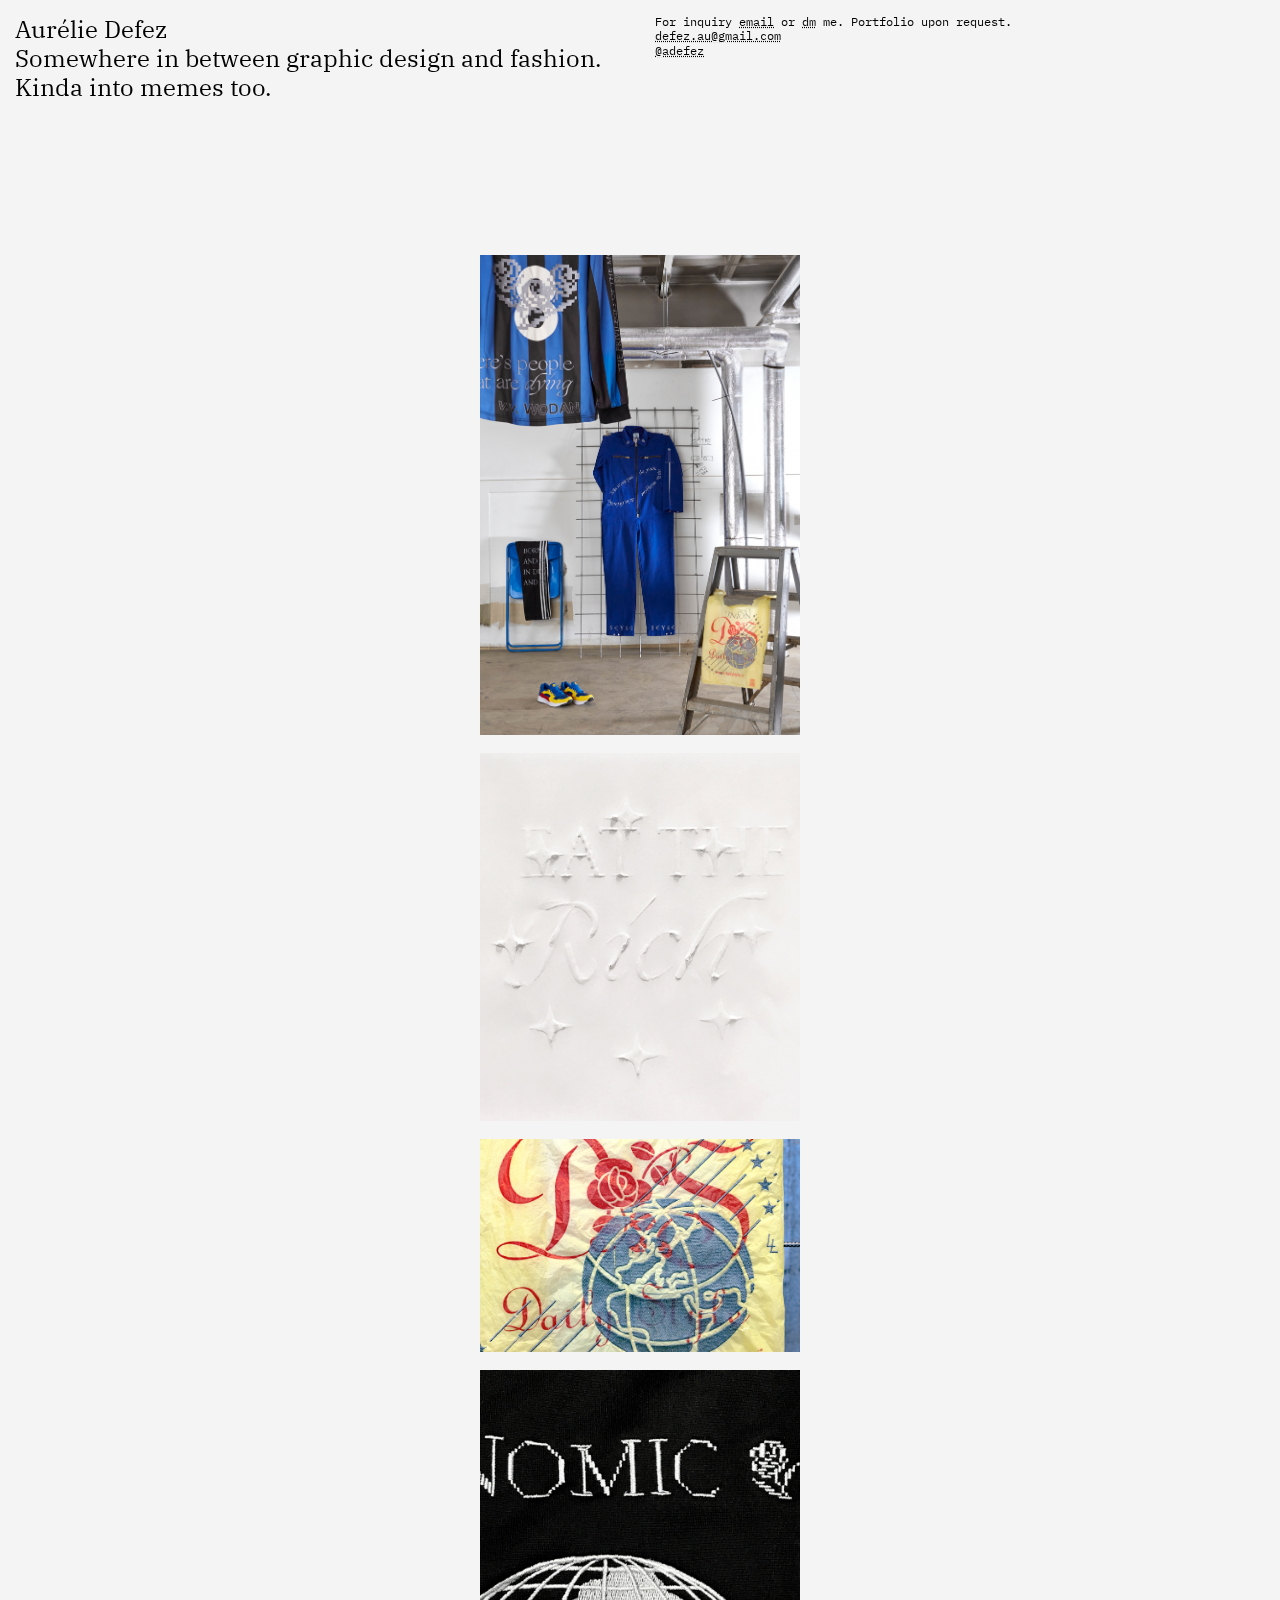
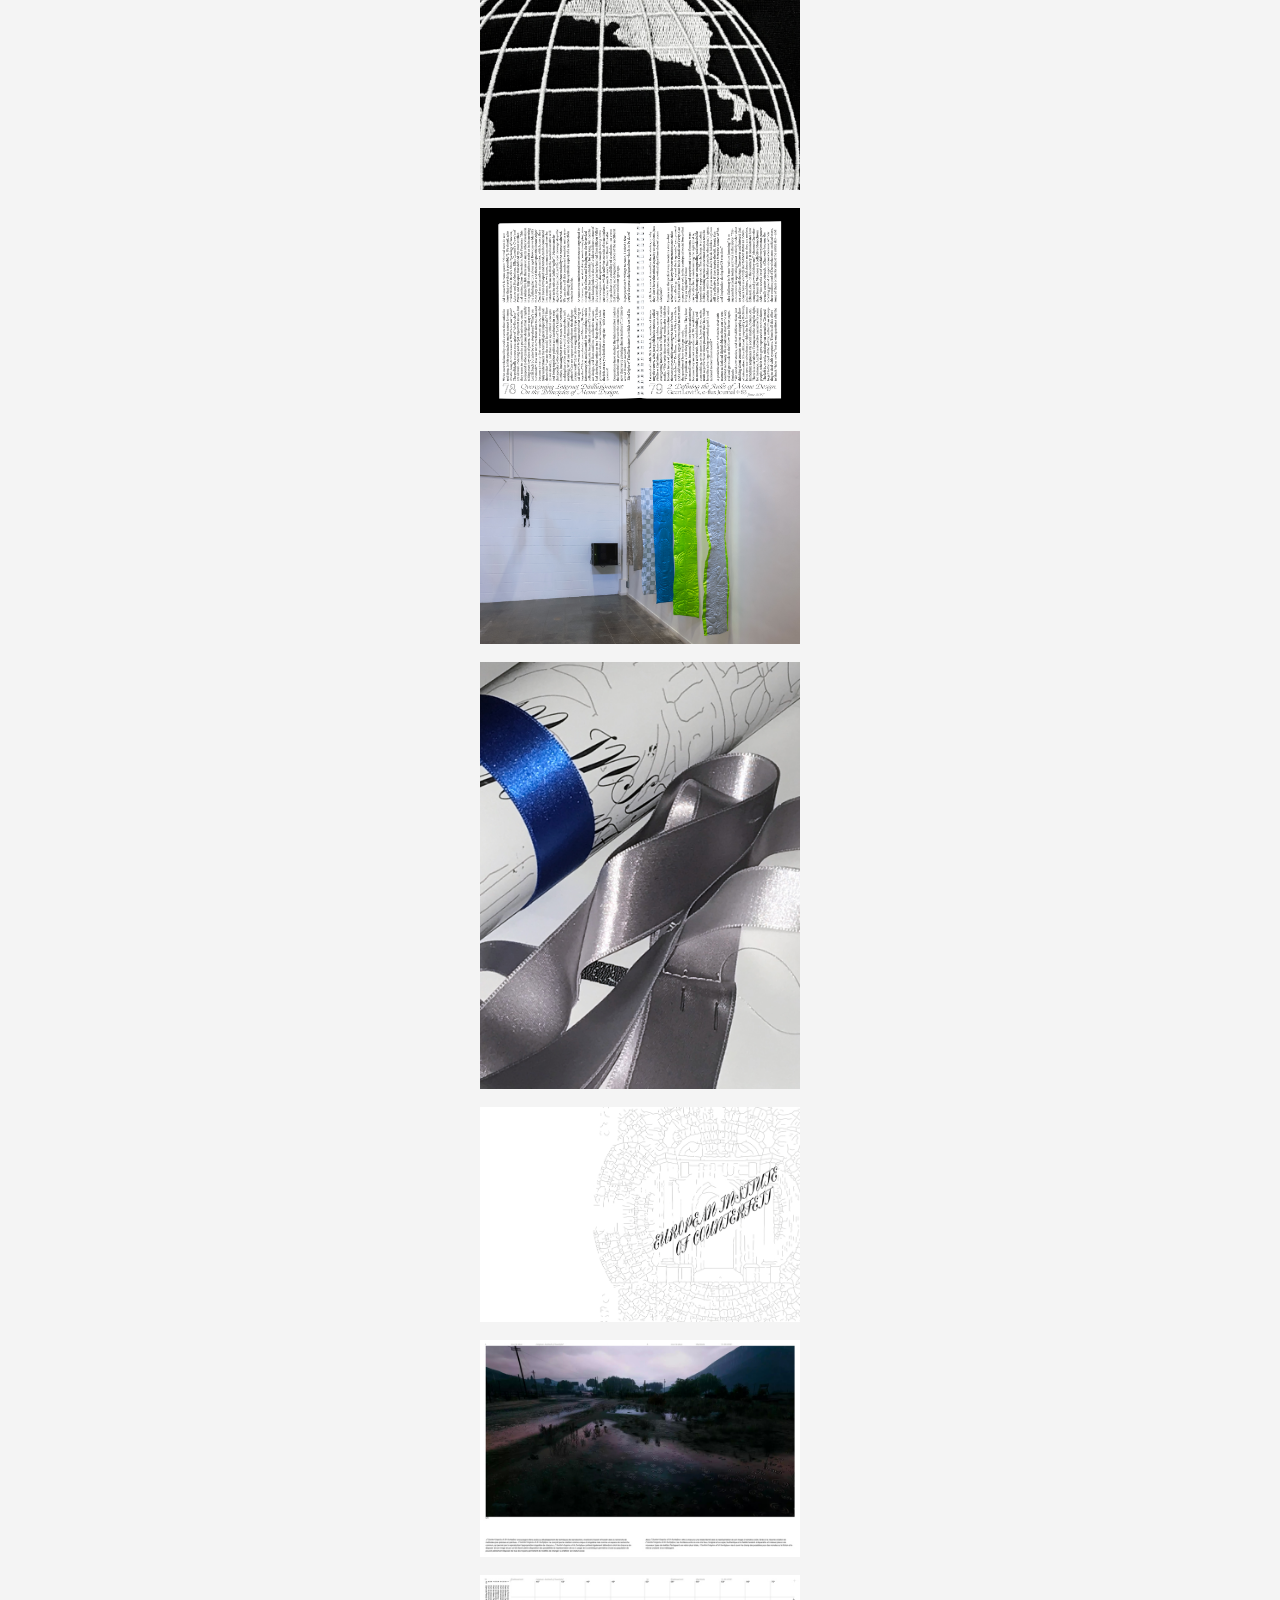
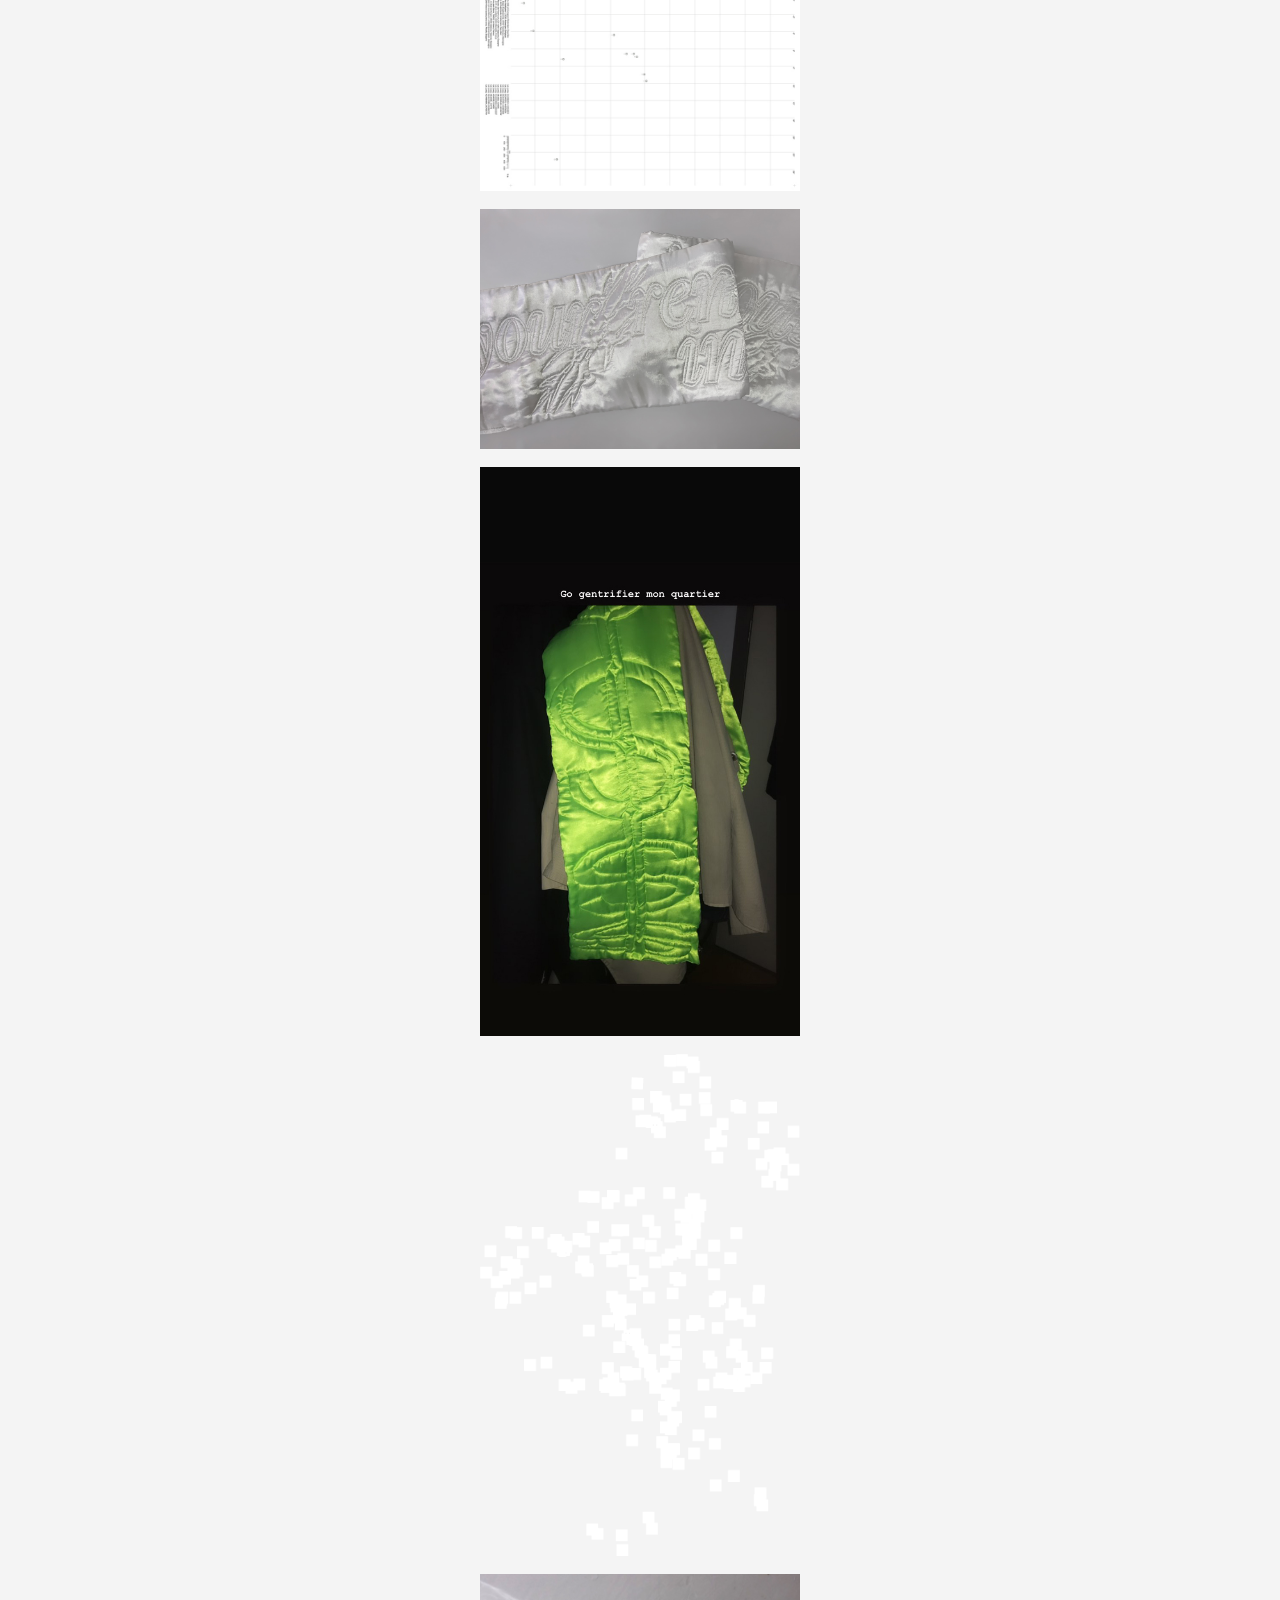
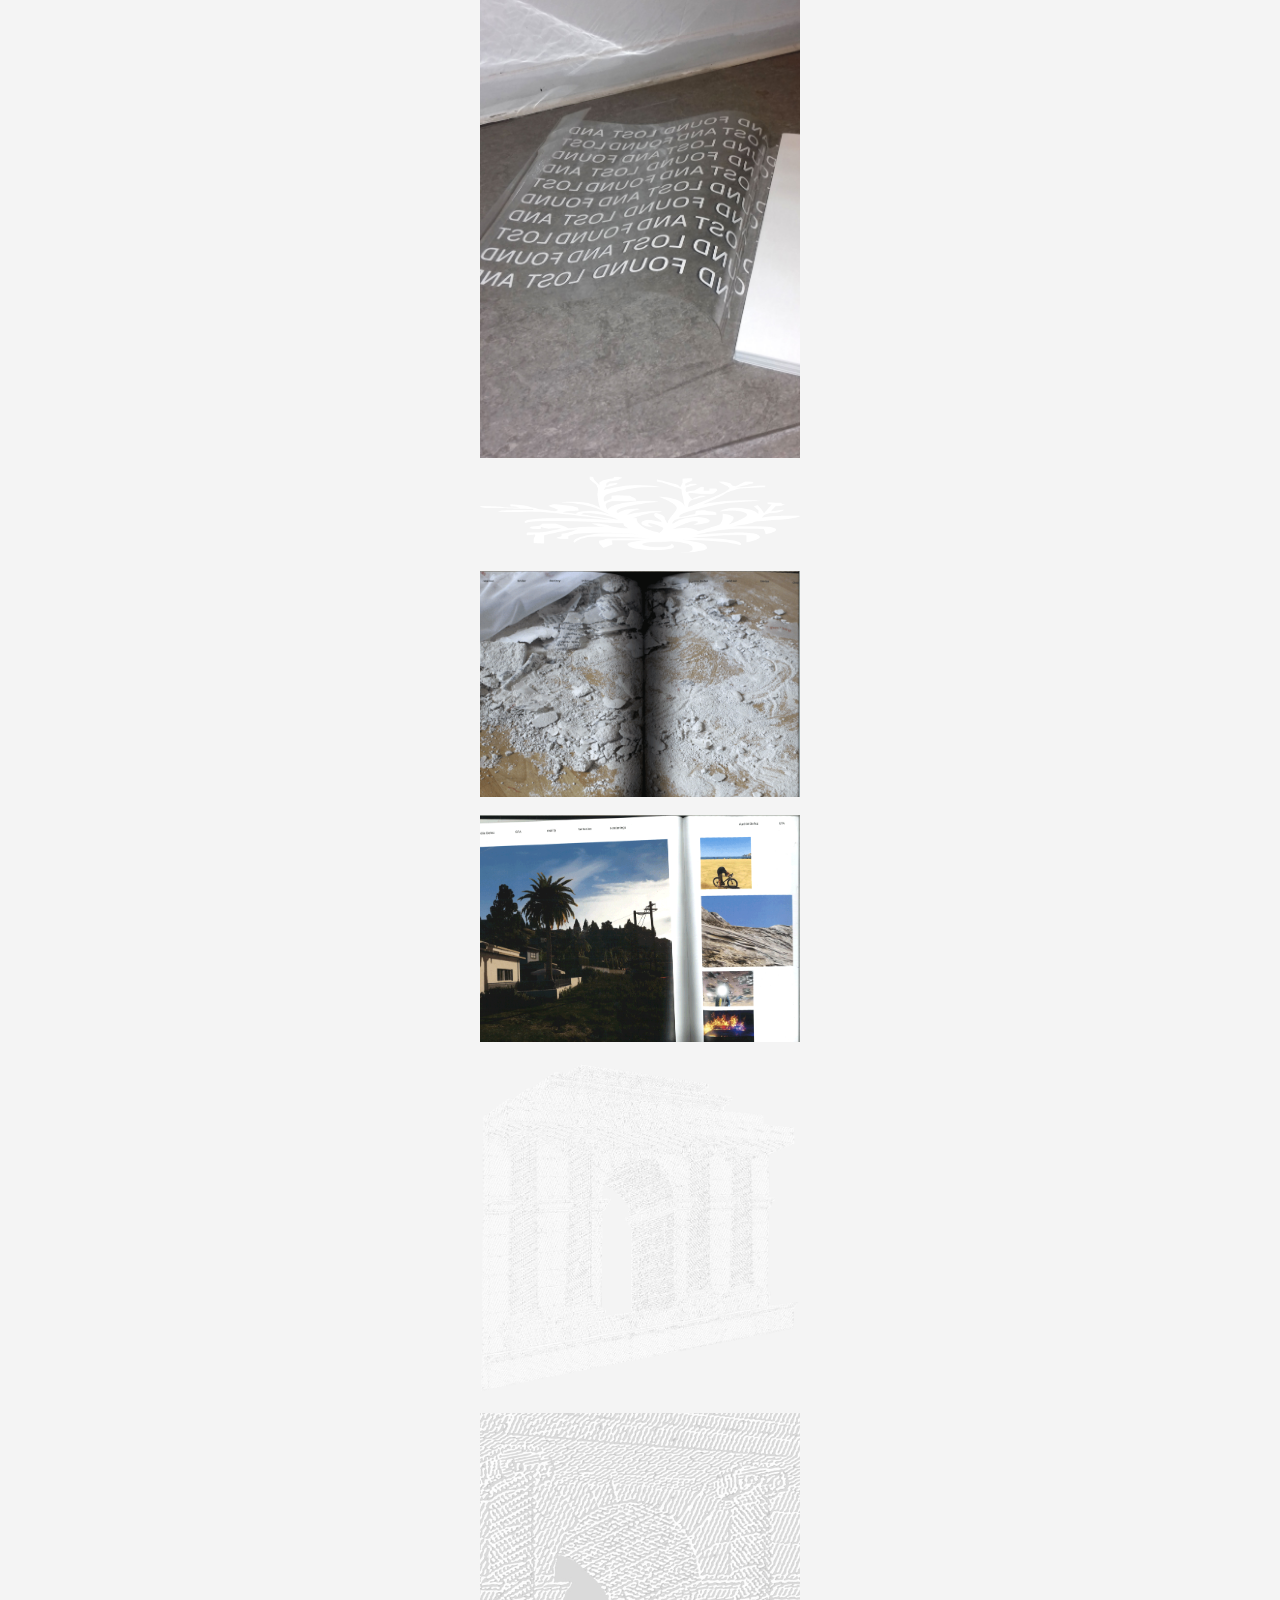
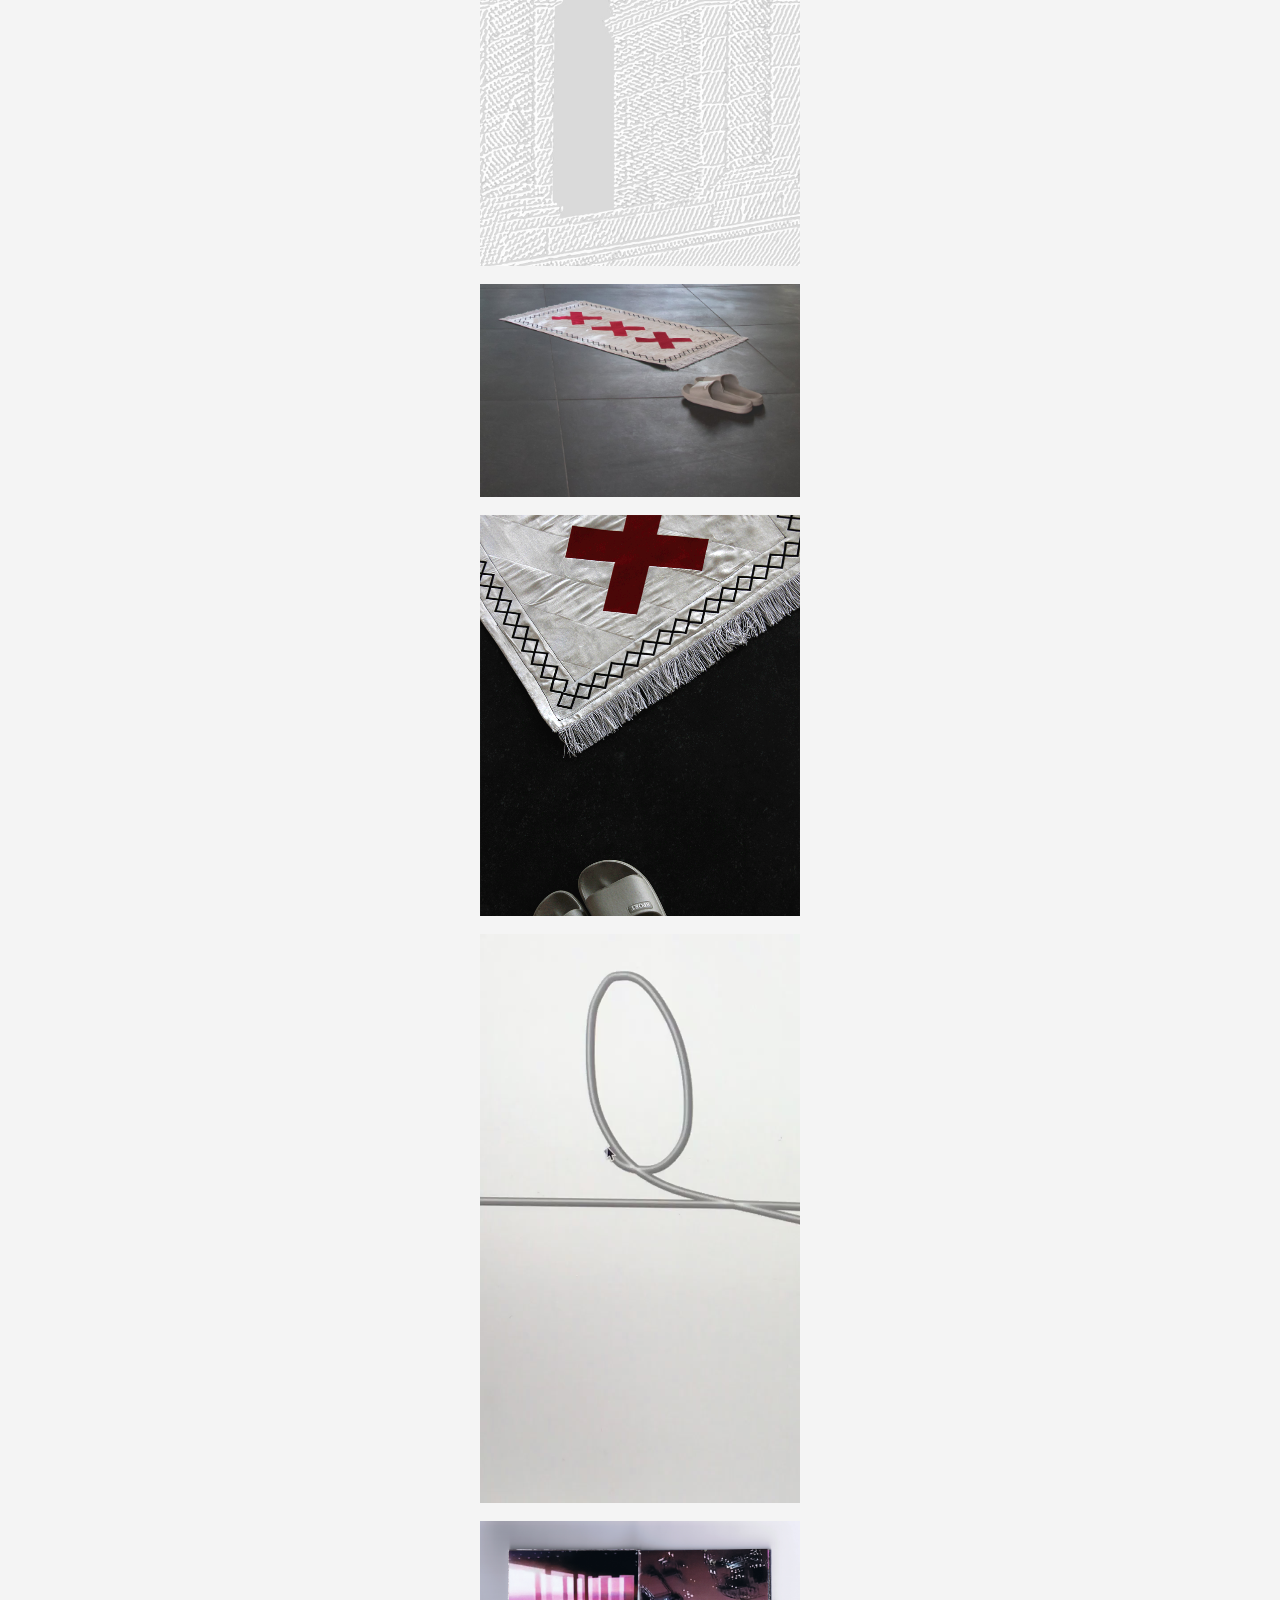
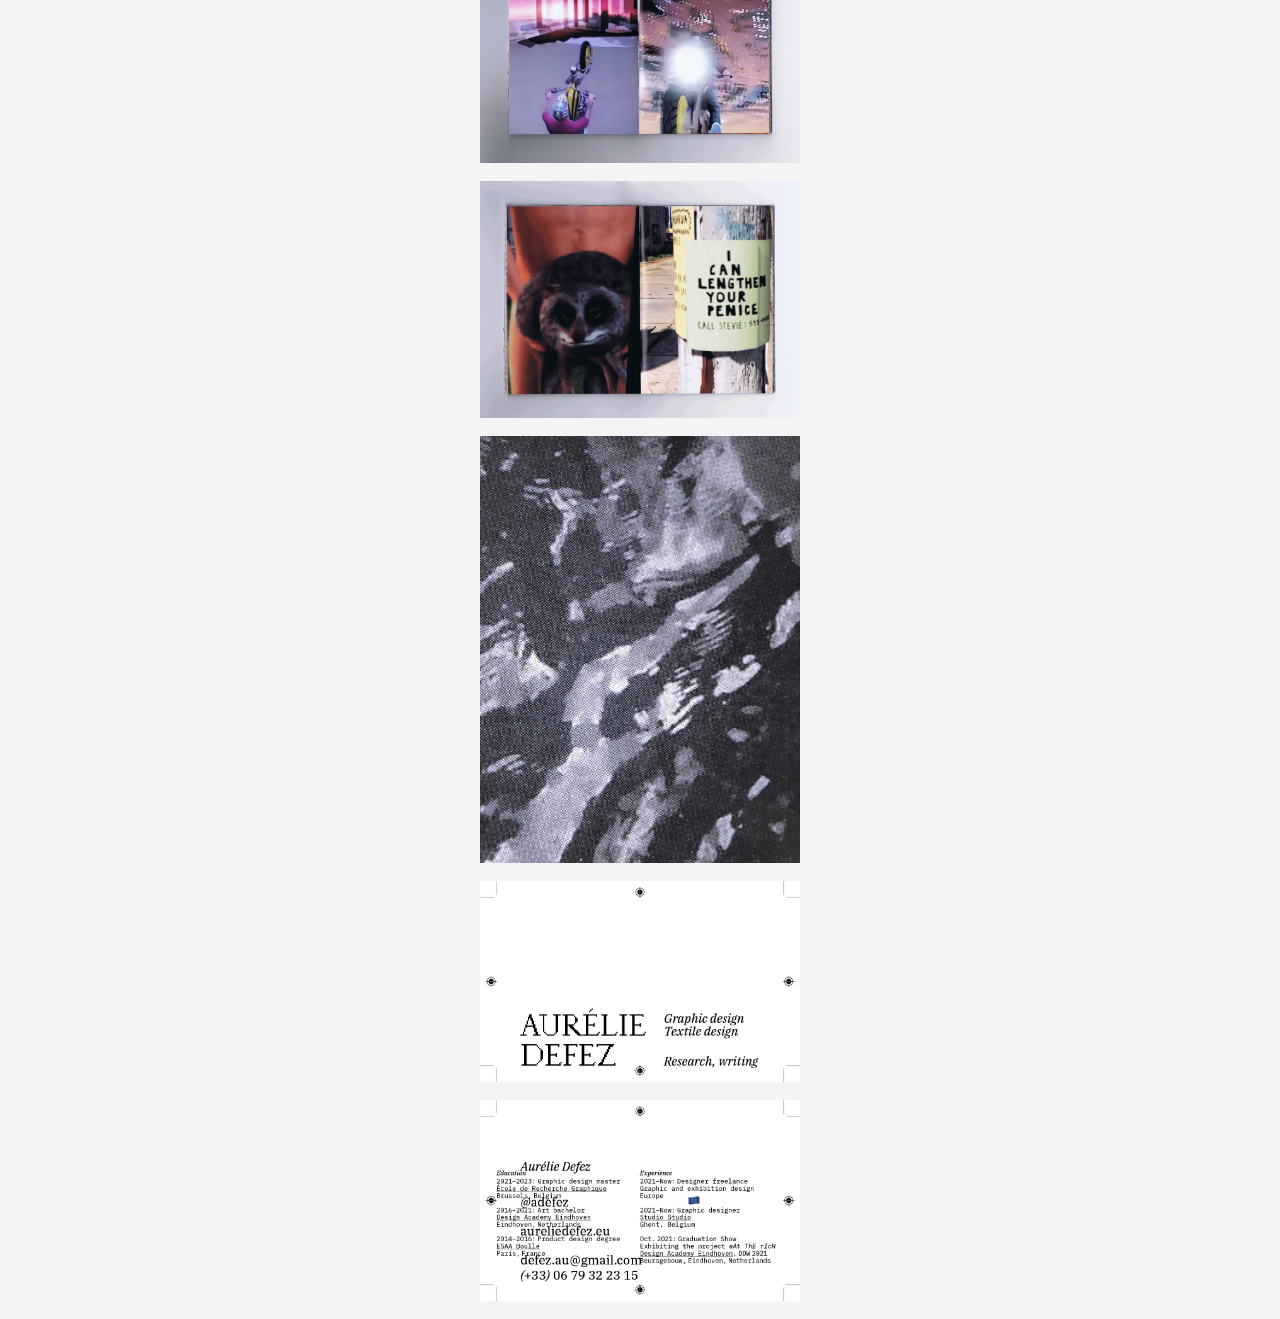
==== index.html @ 26cee8bd "Update index.html" ====
<!DOCTYPE html>
<!-- design + code = Aurélie Defez :–) --> 

<!-- 
Since you are here. I design and code websites for $:
adelevivet.com
fareshadjsadok.org
victoiregonzalvez.info
emmatholot.com
**more coming soon**
-->

<html>
  <head>
    <meta charset="utf-8">
    <meta name="viewport" content="width=device-width, initial-scale=1">
    <title>Aurelie Defez</title>
    <link rel="stylesheet" href="style.css" type="text/css">
    <link rel="shortcut icon" type="image/png" href="img/icon.png"/>
    <link rel="preconnect" href="https://fonts.gstatic.com">
    <link href="https://fonts.googleapis.com/css2?family=IBM+Plex+Mono&family=IBM+Plex+Serif:ital,wght@0,400;1,400;1,500&display=swap" rel="stylesheet">
  </head>
  <body>
    <main>
      <div class="col-text">
        <div class="text">
          Aurélie Defez <br>
          Somewhere in between graphic design and fashion.<br>Kinda into memes too. 
        </div>
      </div>
      <div class="col-contact">
        <div class="contact">
          <figcaption>
            For inquiry <a href="mailto:defez.au@gmail.com">email</a> or <a href="https://www.instagram.com/adefez/" target="_blank">dm</a> me. Portfolio upon request.<br>
            <a href="mailto:defez.au@gmail.com">defez.au@gmail.com</a><br><a href="https://www.instagram.com/adefez/" target="_blank">@adefez</a>
          </figcaption>
        </div>
      </div>
    </main>
    <div class="col-img">
      <img src="img/AurelieDefez-eAtThErIcH-compo01.jpg">
      <img src="img/bookcover-eattherich.jpg">
      <img src="img/AurelieDefez-eAtThErIcH-detail02.jpg">
      <img src="img/4-AurelieDefez_eAtThErIcH_TracksuitDetail-2021.jpg">
      <img src="img/spread-eattherich.jpg">
      <img src="img/AurelieDefez-ERG-Jury-2023-1.jpg">
      <img src="img/InstituteOfCounterfeit.jpg">
      <img src="img/InstituteOfCounterfeit-cover.jpg">
      <img src="img/InstituteOfCounterfeit-spread.jpg">
      <img src="img/InstituteOfCounterfeit-map.jpg">
      <img src="img/AurelieDefez-GentrificationScarves-2022.jpg">
      <img src="img/GentrificationScarves-BilletsVerts-IGStory.jpg">
      <img src="img/fleur-6.png">
      <img src="img/L_F_cover">
      <img src="img/fleur-5.png">
      <img src="img/LF-spread.png">
      <img src="img/LF-spread-2.png">
      <img src="img/billet.png">
      <img src="img/money.jpg">
      <img src="img/tapis_01">
      <img src="img/carpet-detail.png">
      <video  autoplay loop muted>
        <source src="img/drawing-mouse.MOV" type="video/mp4">
      </video>
      <img src="img/GTA-1.jpg">
      <img src="img/GTA05.png">
      <img src="img/picture-gta.jpg">
      <img src="img/AurelieDefez-BusinessCard-02.jpg">
      <img src="img/AurelieDefez-BusinessCard-022.jpg">
    </div>
  </body>
</html>
---- style.css ----
html, body, div, span, applet, object, iframe, h1, h2, h3, h4, h5, h6, p, blockquote, pre, a, abbr, acronym, address, big, cite, code, del, dfn, em, img, ins, kbd, q, s, samp, small, strike, strong, sub, sup, tt, var, b, u, i, center, dl, dt, dd, ol, ul, li, fieldset, form, label, legend, table, caption, tbody, tfoot, thead, tr, th, td, article, aside, canvas, details, embed,  figure, figcaption, footer, header, hgroup, 
menu, nav, output, ruby, section, summary, time, mark, audio, video { margin: 0; padding: 0; border: 0; font-size: 100%; font: inherit; vertical-align: baseline; }
article, aside, details, figcaption, figure, footer, header, hgroup, menu, nav, section { display: block; } body {line-height: 1;} ol, ul { list-style: none; } blockquote, q { quotes: none; } blockquote:before, blockquote:after, q:before, q:after { content: ''; content: none;} table { border-collapse: collapse; border-spacing: 0; }


@font-face{
	font-family: "IBMplexSerif-Regular";
src: url("fonts/IBMPlexSerif-Regular.woff") format("woff"),
url("fonts/IBMPlexSerif-Regular.woff2") format("woff2"),
url("fonts/IBMPlexSerif-Regular.otf") format("opentype");
    font-weight: 200;
    font-style: normal;
}

@font-face{
    font-family: "IBMplexSerif-Italic";
src: url("fonts/IBMPlexSerif-Italic.woff") format("woff"),
url("fonts/IBMPlexSerif-Italic.woff2") format("woff2"),
url("fonts/IBMPlexSerif-Italic.otf") format("opentype");
    font-weight: 200;
    font-style: italic;
}

@font-face{
    font-family: "IBMPlexMono-Regular";
src: url("fonts/IBMPlexMono-Regular.woff") format("woff"),
url("fonts/IBMPlexMono-Regular.woff2") format("woff2"),
url("fonts/IBMPlexMono-Regular.otf") format("opentype");
    font-weight: 200;
    font-style: normal;
}

@font-face{
    font-family: "IBMPlexSerif-MediumItalic";
src: url("fonts/IBMPlexSerif-MediumItalic.woff") format("woff"),
url("fonts/IBMPlexSerif-MediumItalic.woff2") format("woff2"),
url("fonts/IBMPlexSerif-MediumItalic.ttf") format("truetype");
    font-weight: 300;
    font-style: bold;
}

body{
    background: #f4f4f4;
    cursor: crosshair;
    color: #000;
    margin: 0;
}

b, strong {
    font-family: "IBMPlexSerif-MediumItalic";
}

a, a:visited{
    font-family: "IBMplexSerif-Italic";
    font-style: italic;
    text-decoration: none;
    color: #000;
}

a:hover, a:active {
    color: ghostwhite;
    text-decoration: none;
    text-shadow: 0 0 20px rgba(100,100,237,0.7), 0 0 3px cornflowerblue;
    cursor: ne-resize;
     } 

::selection {
    background-color: transparent;
    color: #f4f4f4;
    text-shadow: 1px 1px 1px #444, -1px -1px 1px white;
}

.col-text {
    position: fixed;
    top: 0;
    left: 0;
    z-index: 1;
    width: 50vw;
}

.col-contact{
    position: fixed;
    top: 0;
    right: 0;
    z-index: 1;
    width: 50vw;
}
.text, .contact{
    font-family: "IBMplexSerif-Regular";
    font-size: 1.5em;
    line-height: 1.2;
    padding: 15px;
}

.col-img{
    position: relative;
    padding: 15px;
    z-index: 500;
    width: 25vw;
    margin: auto;
    margin-top: 25vh;
}
.col-img img, .col-img video{
    width: 100%;
    margin: auto;
    height: auto;
    padding-top: 15px;
}

figcaption{
   font-family: "IBMPlexMono-Regular";
   font-size: 0.7em;
   background-color: #f4f4f4;
   display: inline;
}

.col-contact figcaption{
    font-size: 0.5em;
    background-color: #f4f4f4;
    display: block;
 }

.col-contact figcaption a {
    font-family: "IBMPlexMono-Regular";
    text-decoration: dotted underline;
    font-style: normal;
}

.col-contact figcaption a:hover {
    cursor: sw-resize;
    color: cornflowerblue;
    text-shadow: none;
}

@media screen and (max-width: 768px){
    body{overflow: scroll; margin: 0;}
    main{
        position: fixed;
        top: 0;
        left: 0;
    }
    .col-text{
        width: 100vw;
        position: relative;
    }
    .col-img{
        width: 92%;
        margin-top: 50vh;
    }
    .col-contact{
        position: relative;
        width: 100%;
    }
    .contact{
        padding-top: 0;
    }

    img, video{
    max-width: 100%; 
    position: relative; 
    padding-top: 15px;
    max-height: 94vh;
    margin: auto;
    }
    figcaption{
        width: 92%;
        margin: auto;
    }
    .col-contact figcaption{
        width: 100%;
    }
}
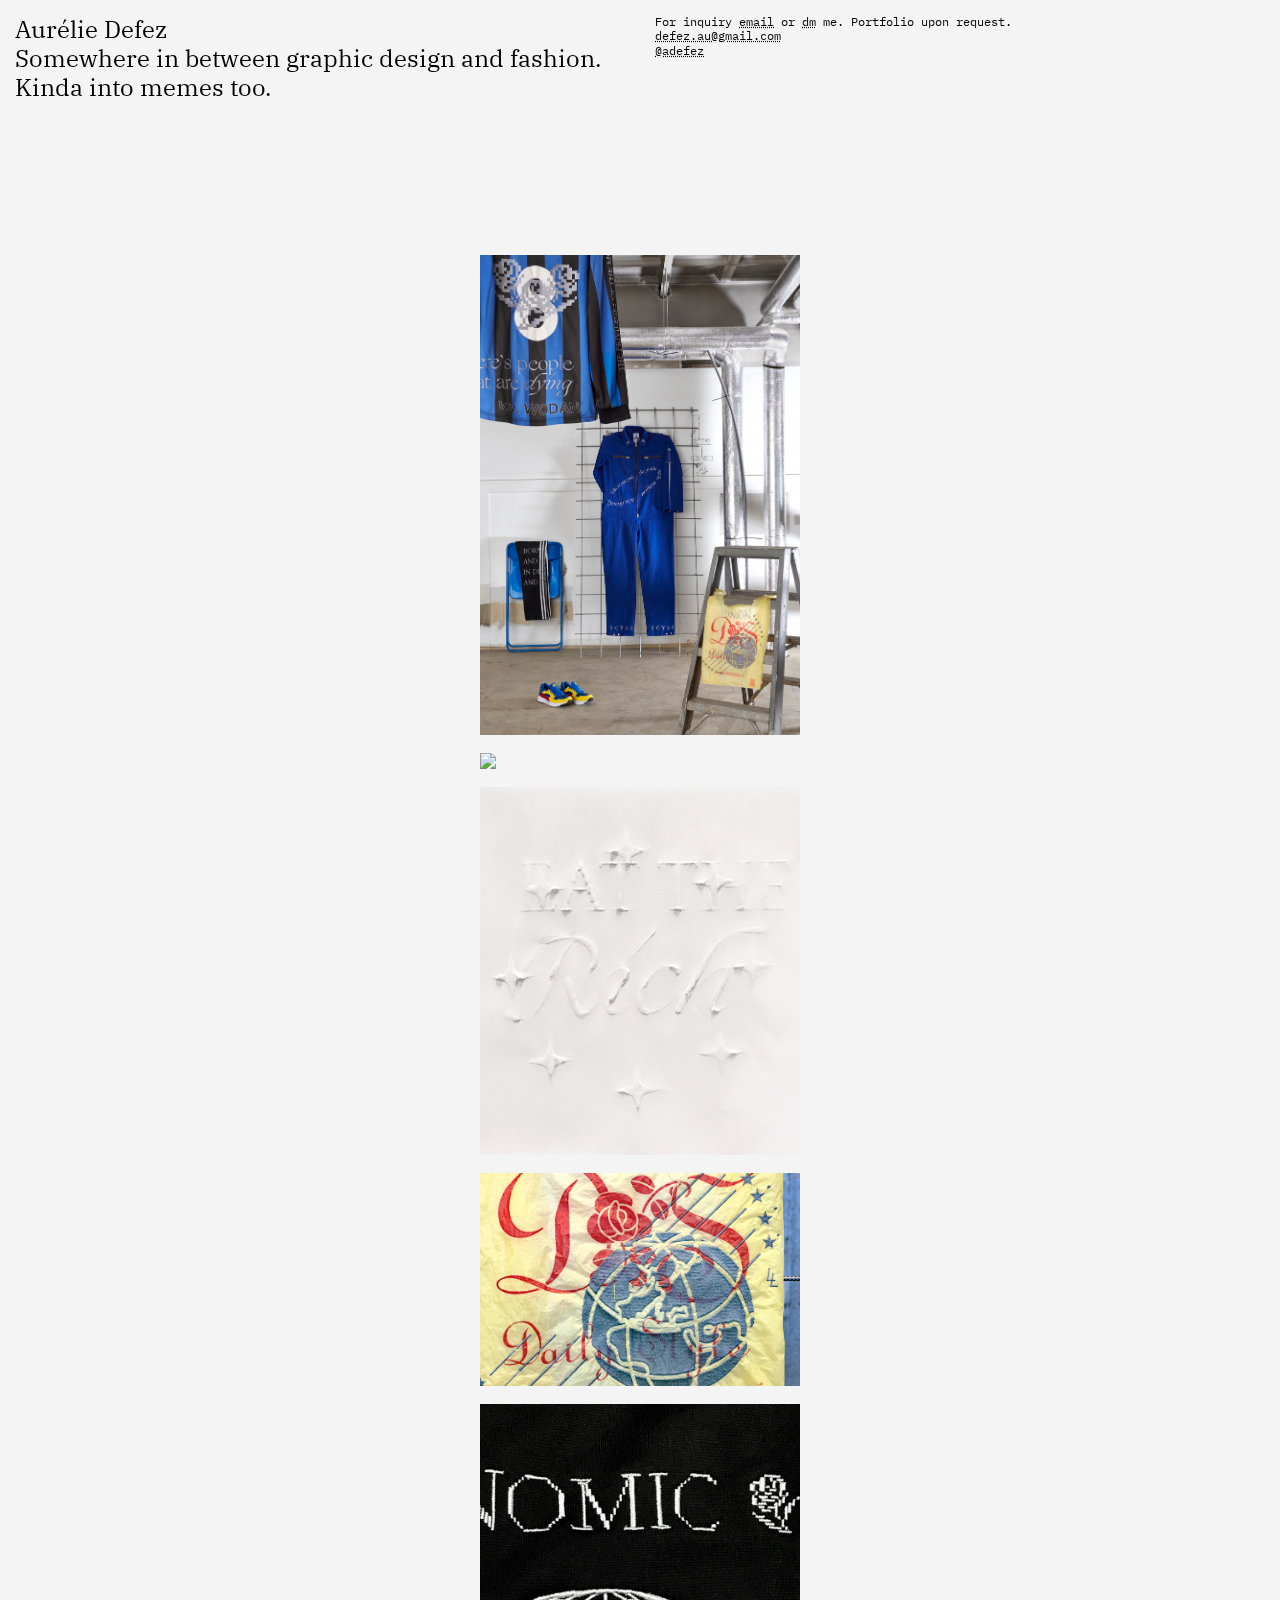
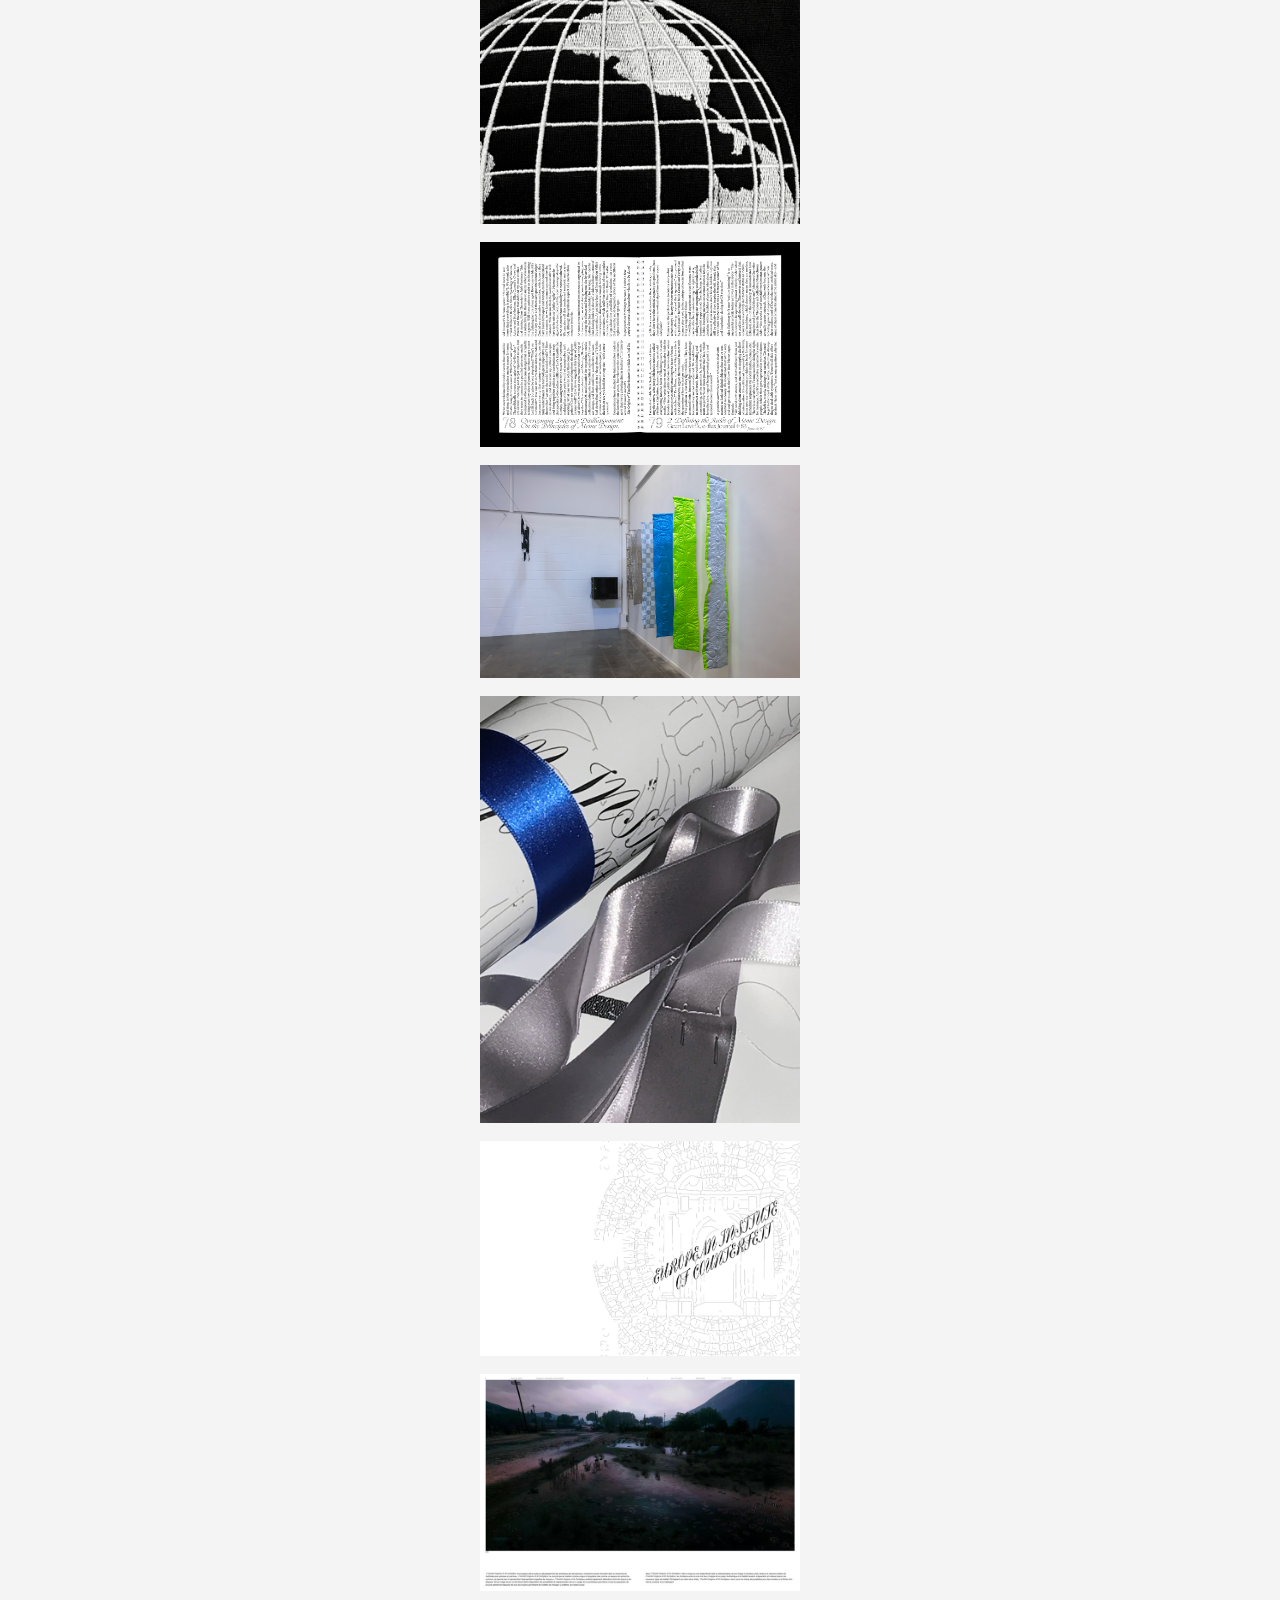
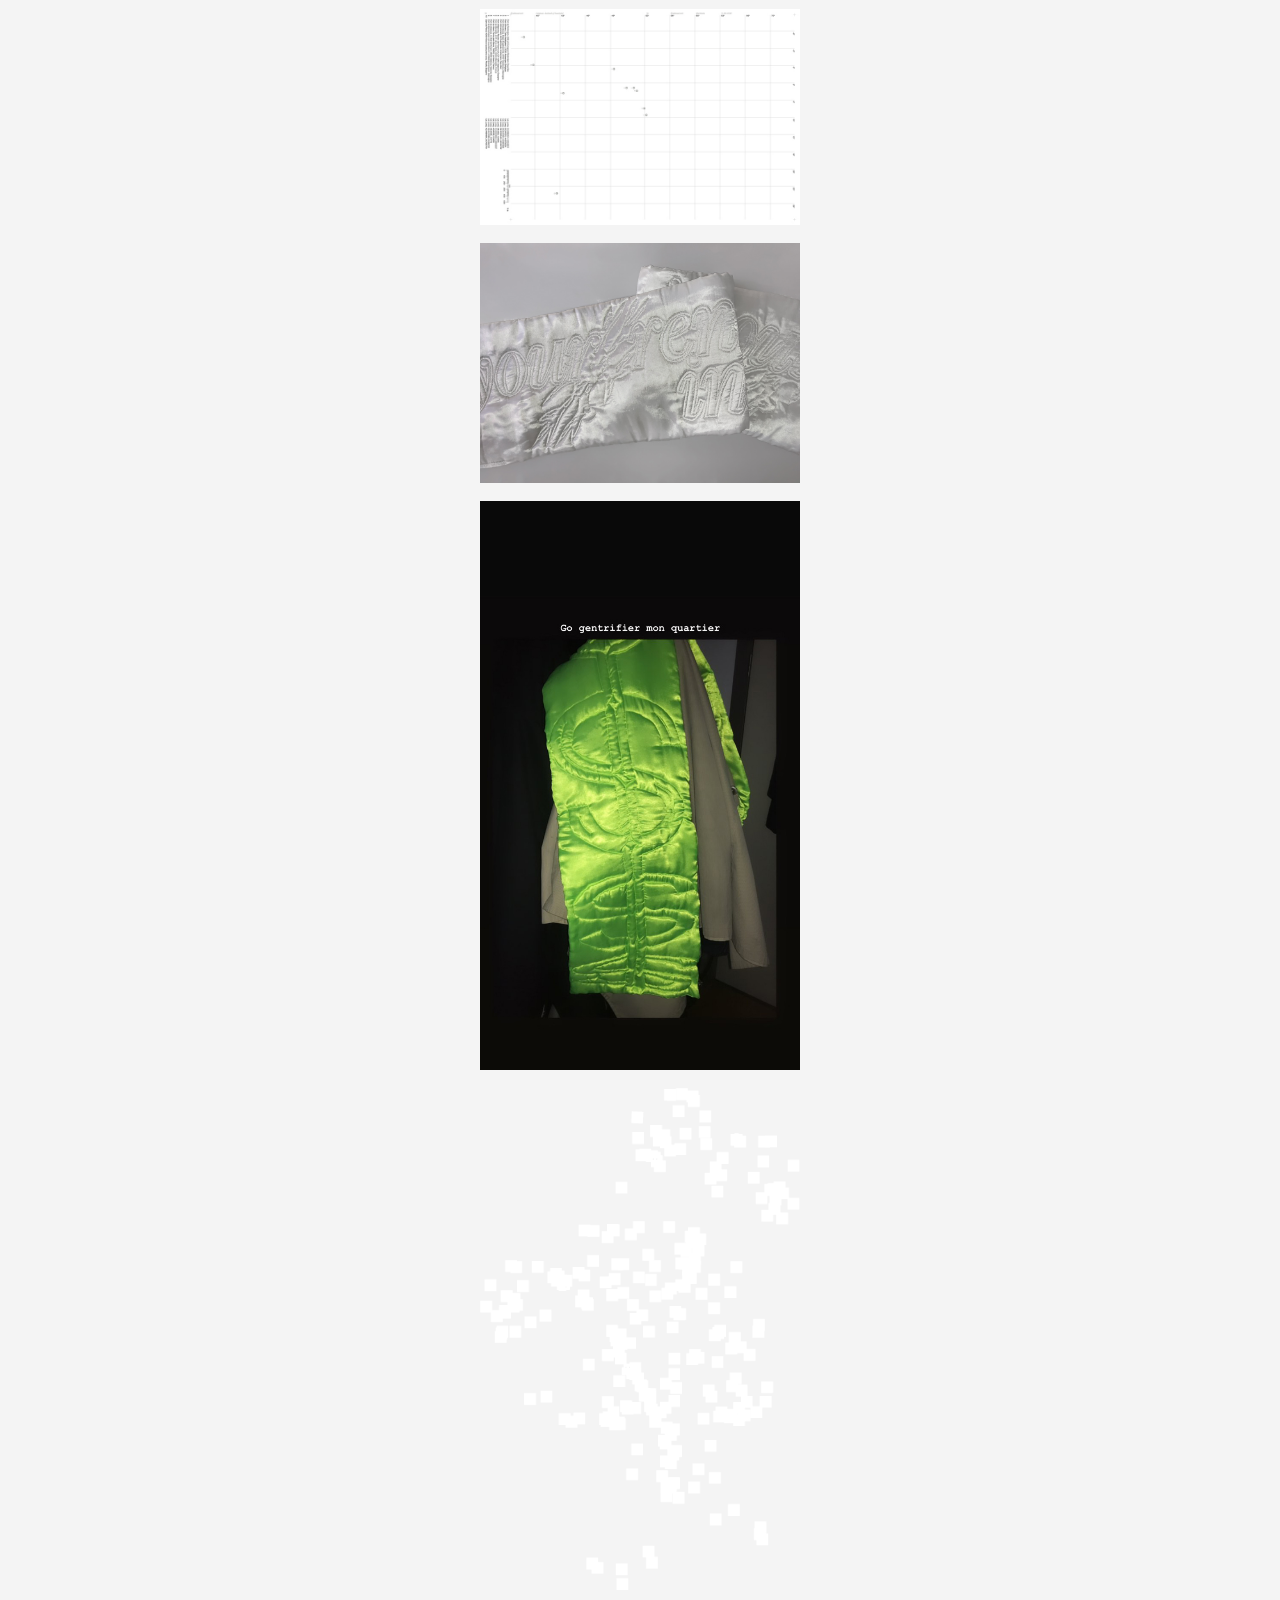
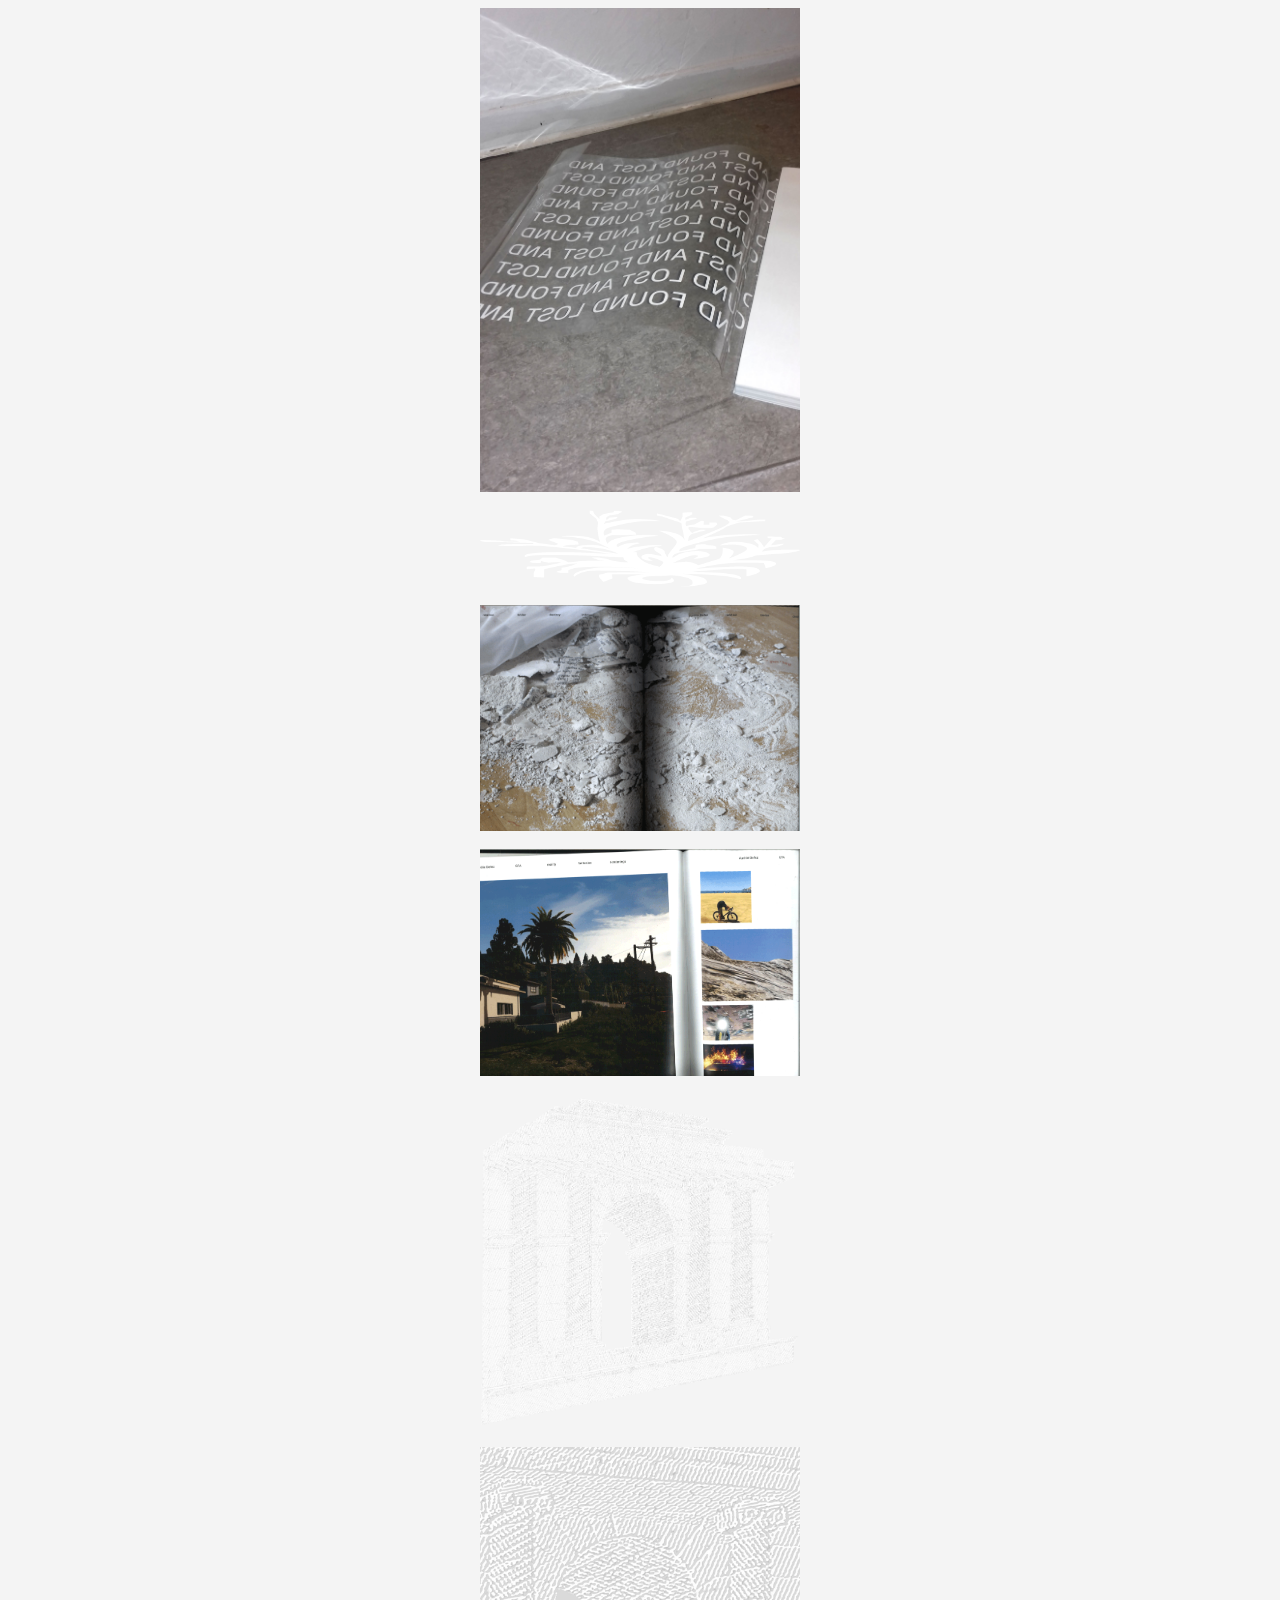
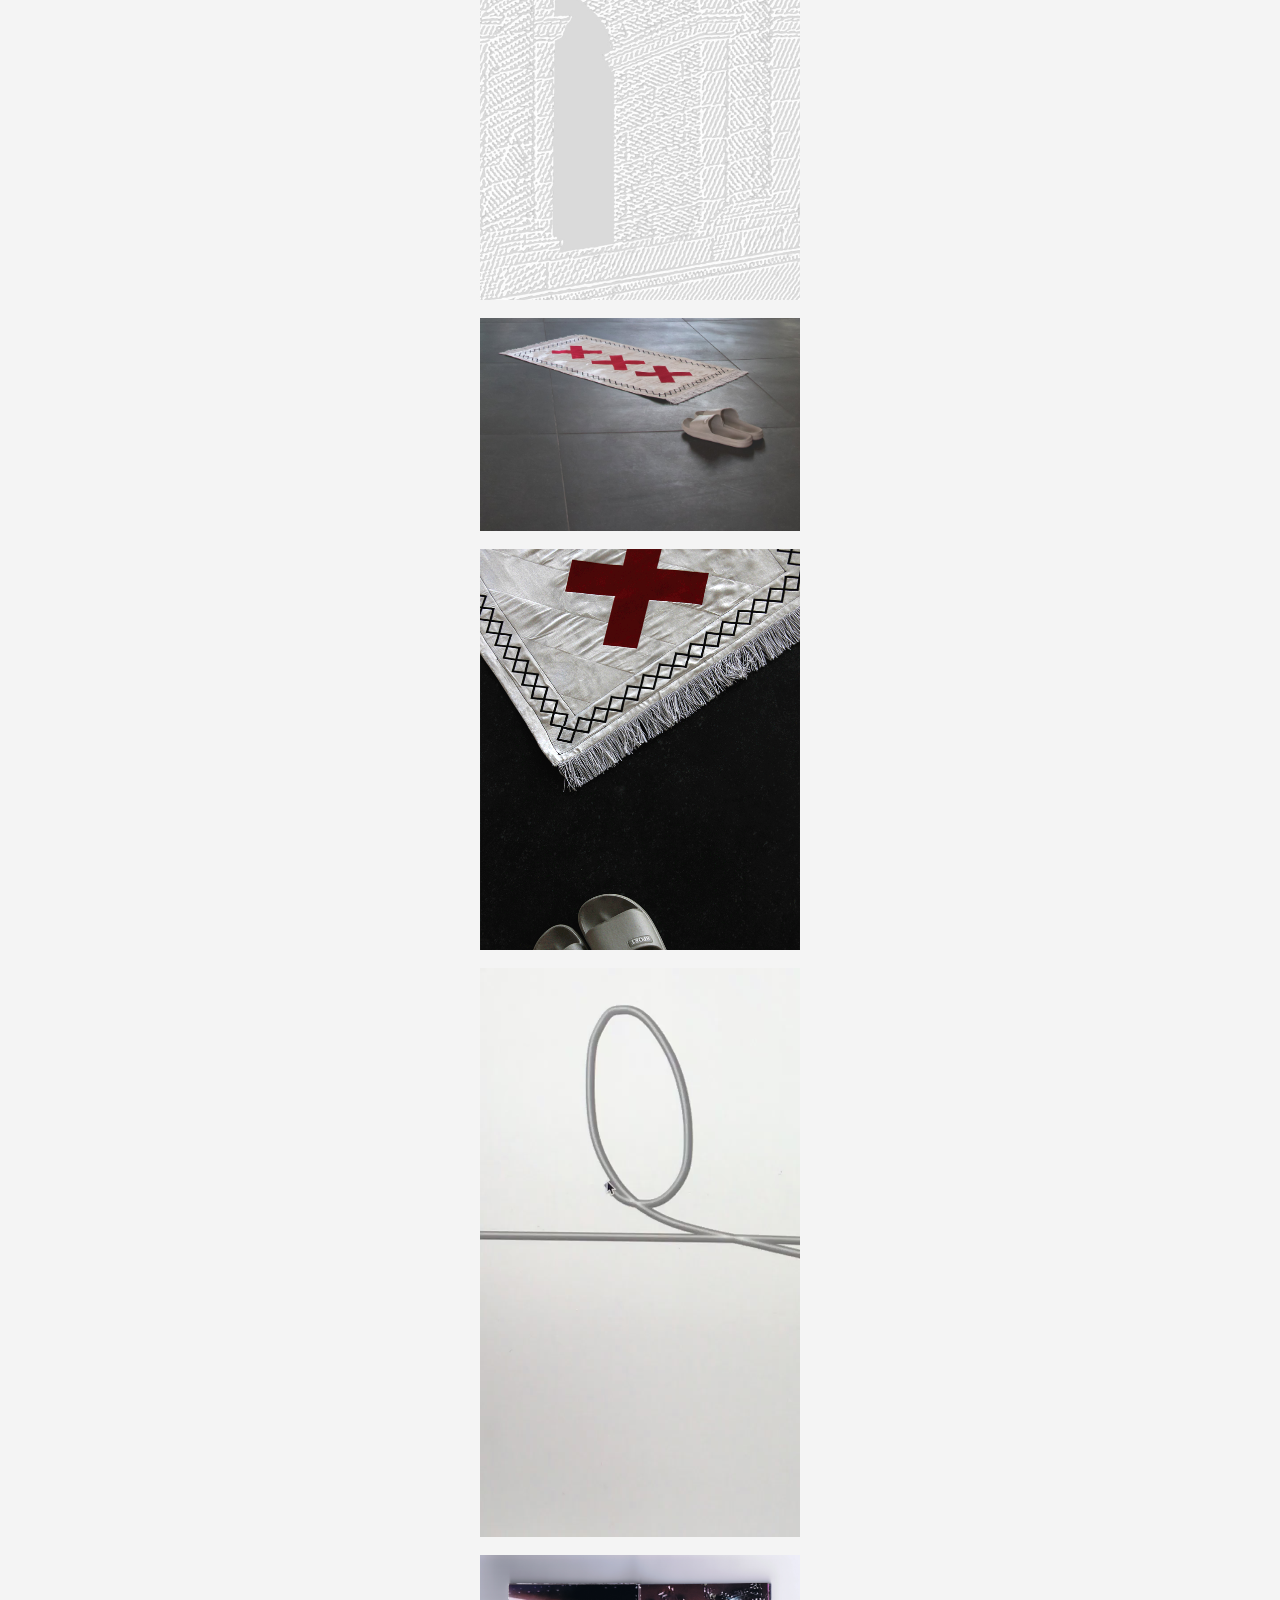
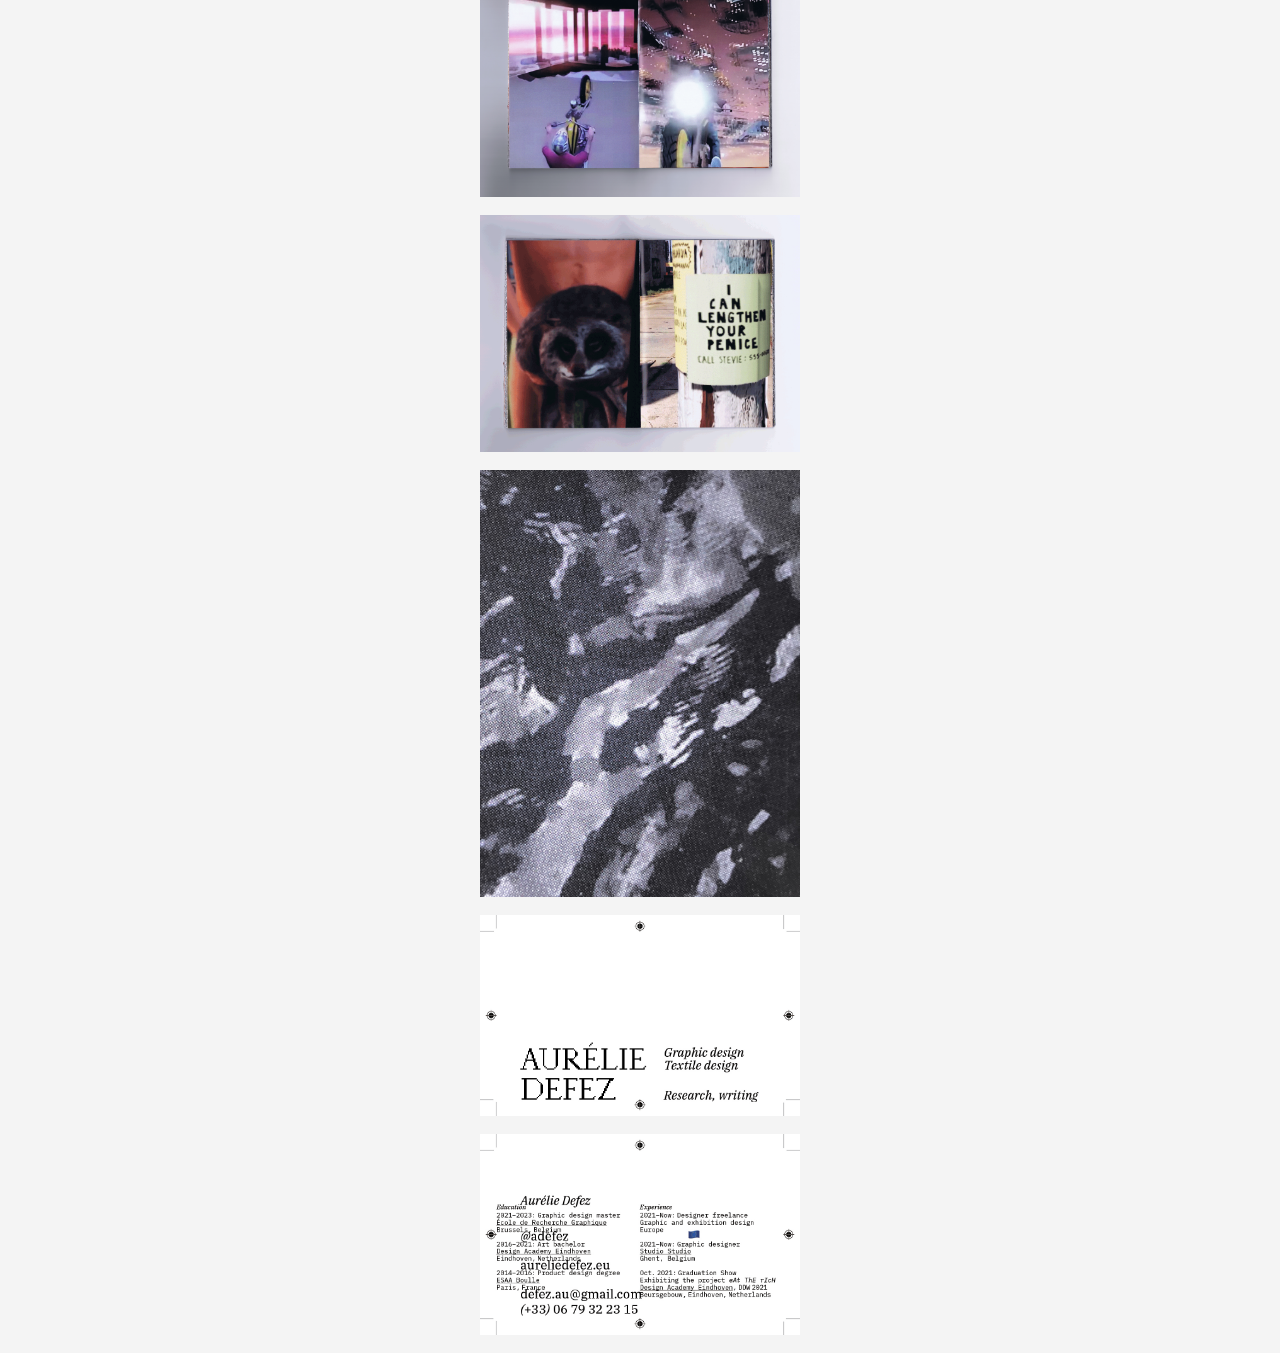
==== commit 9876ea88: "Update index.html" ====
--- a/index.html
+++ b/index.html
@@ -39,6 +39,7 @@
     </main>
     <div class="col-img">
       <img src="img/AurelieDefez-eAtThErIcH-compo01.jpg">
+      <img src="AurelieDefez-DesignStruggleOuinOuin-Thesis-Cover.jpg"/>
       <img src="img/bookcover-eattherich.jpg">
       <img src="img/AurelieDefez-eAtThErIcH-detail02.jpg">
       <img src="img/4-AurelieDefez_eAtThErIcH_TracksuitDetail-2021.jpg">
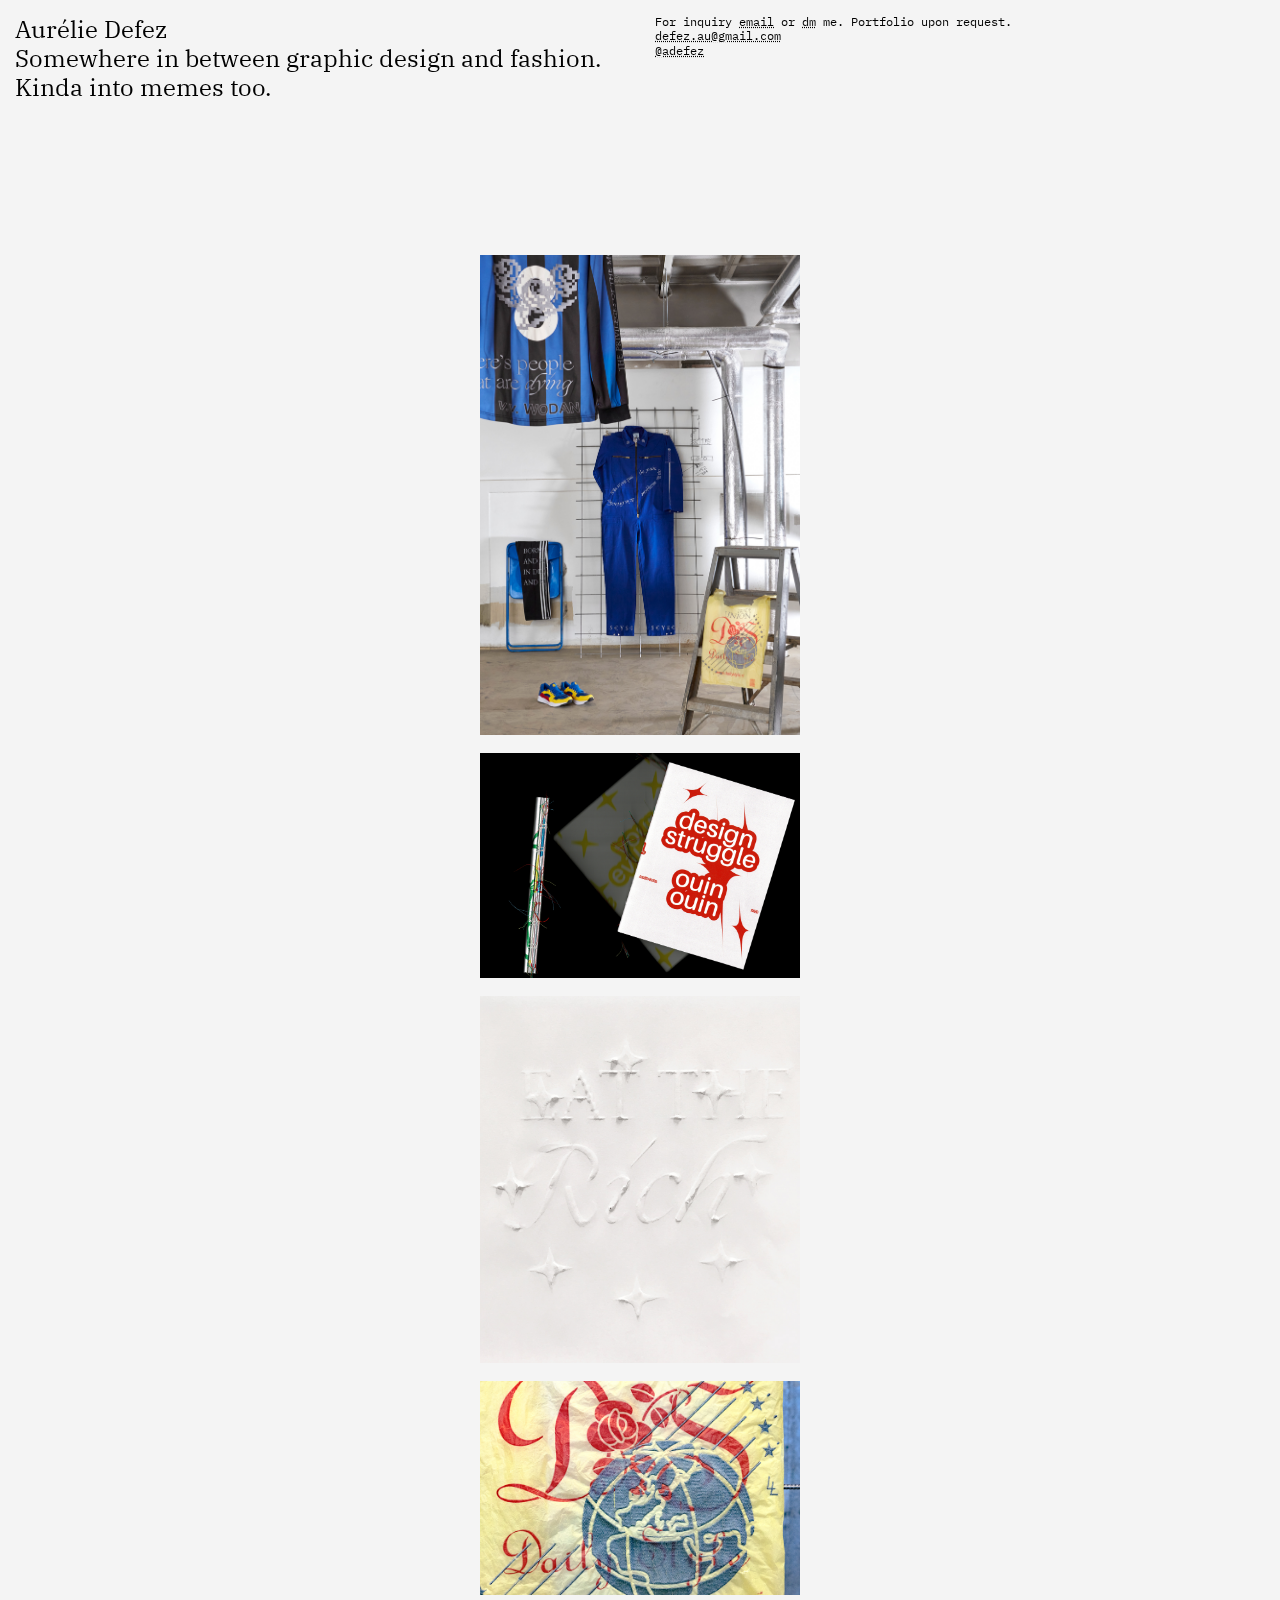
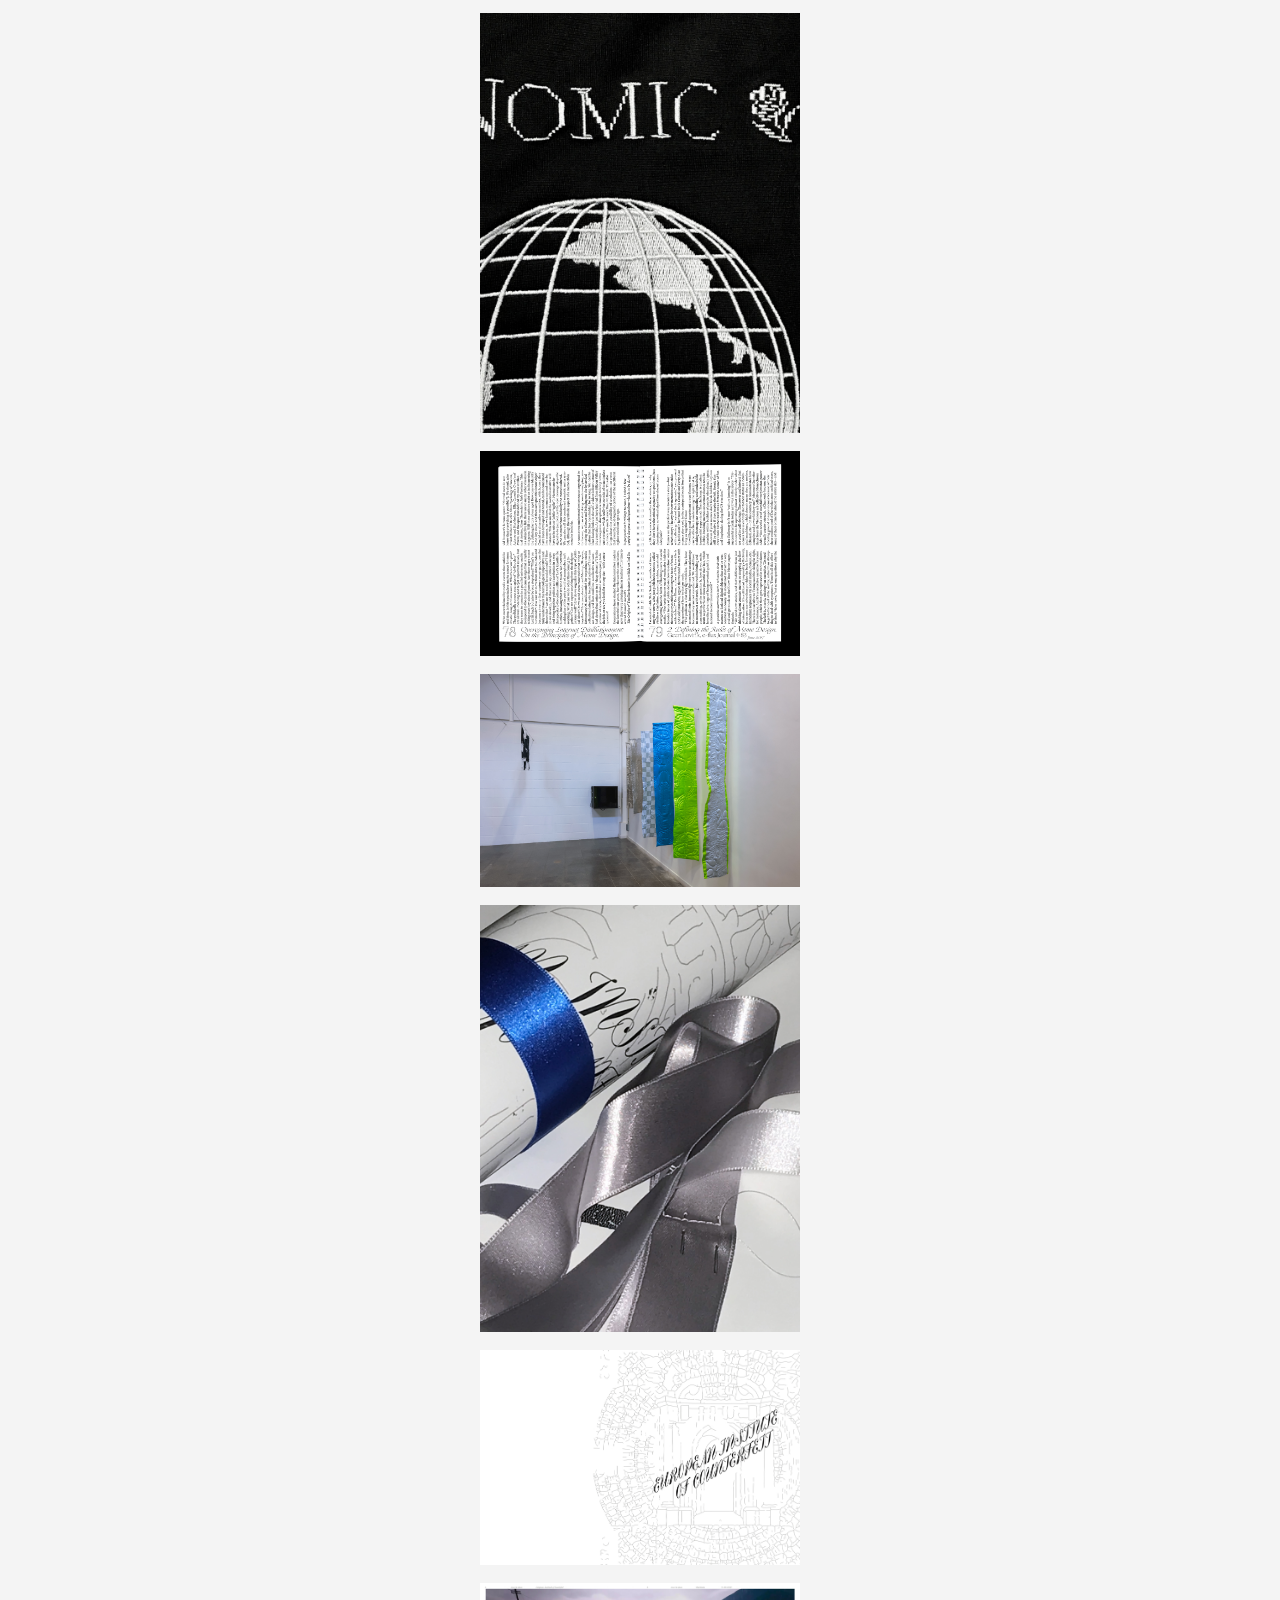
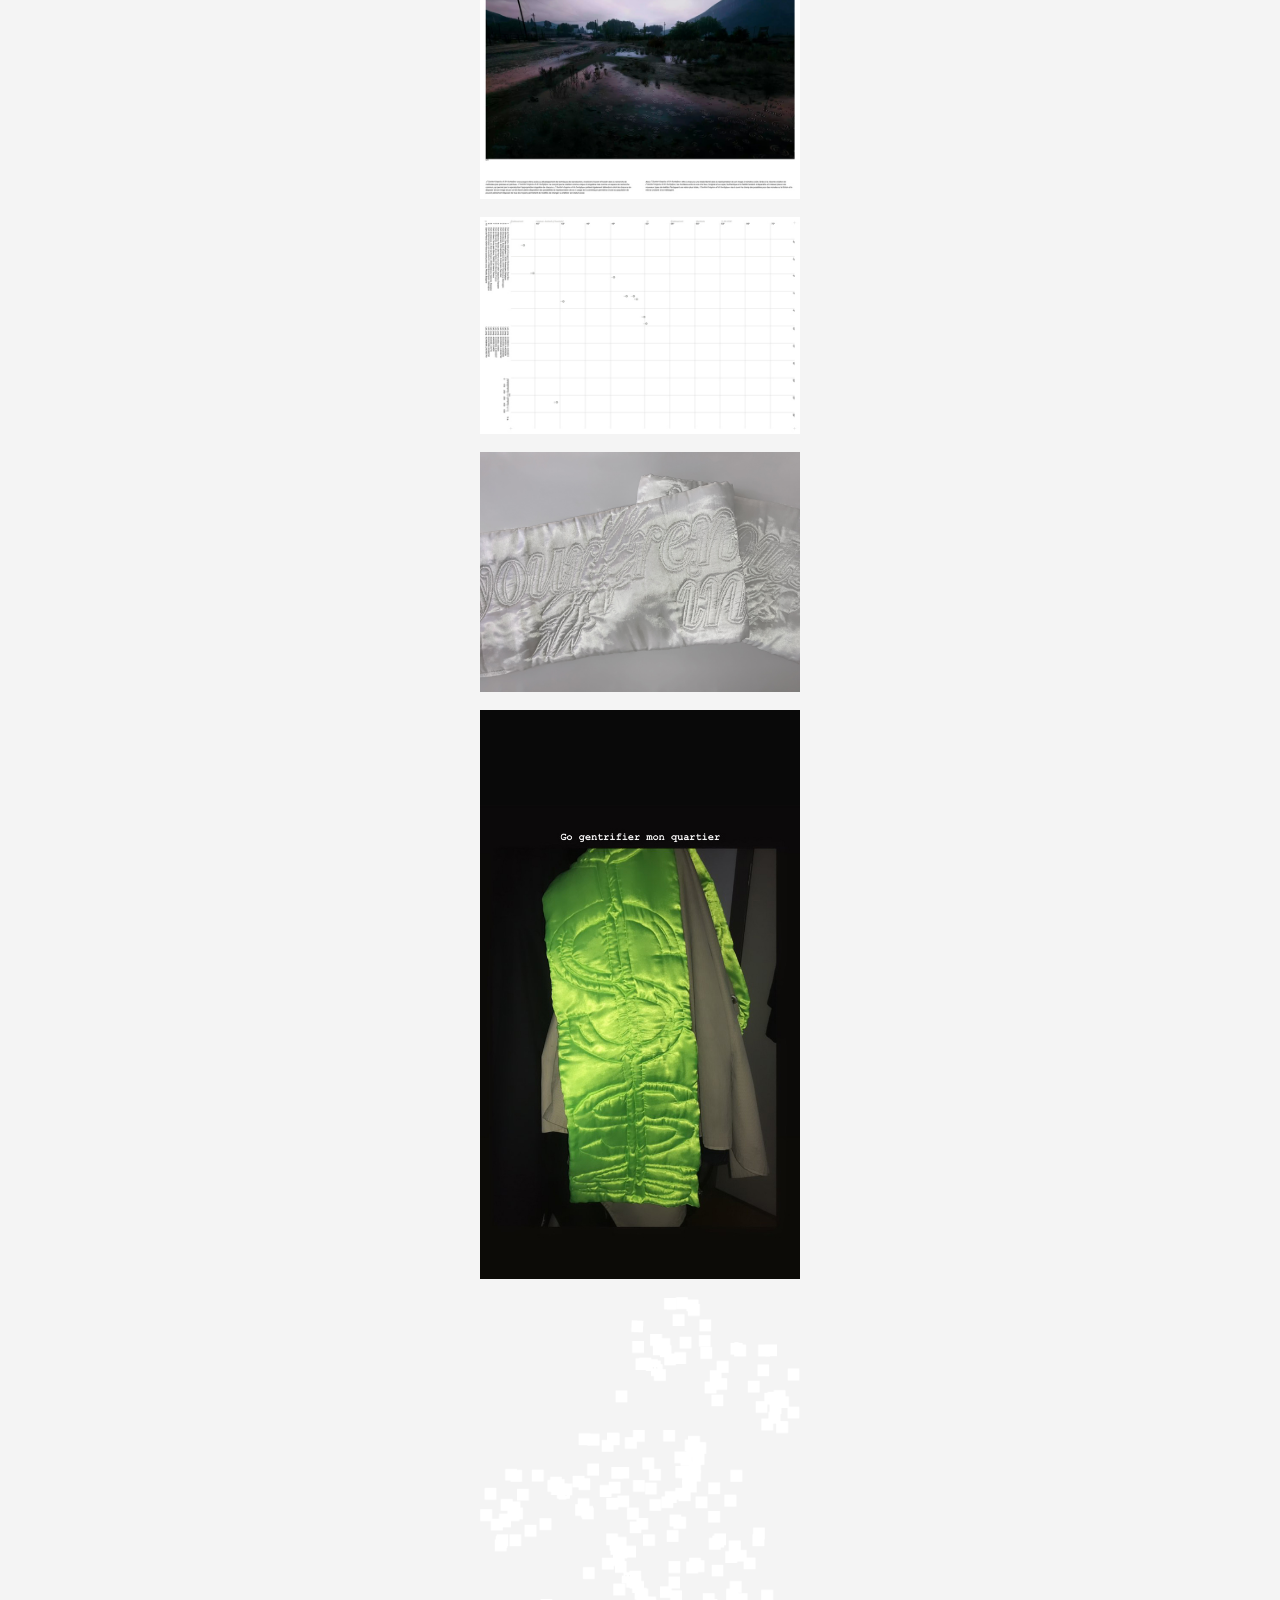
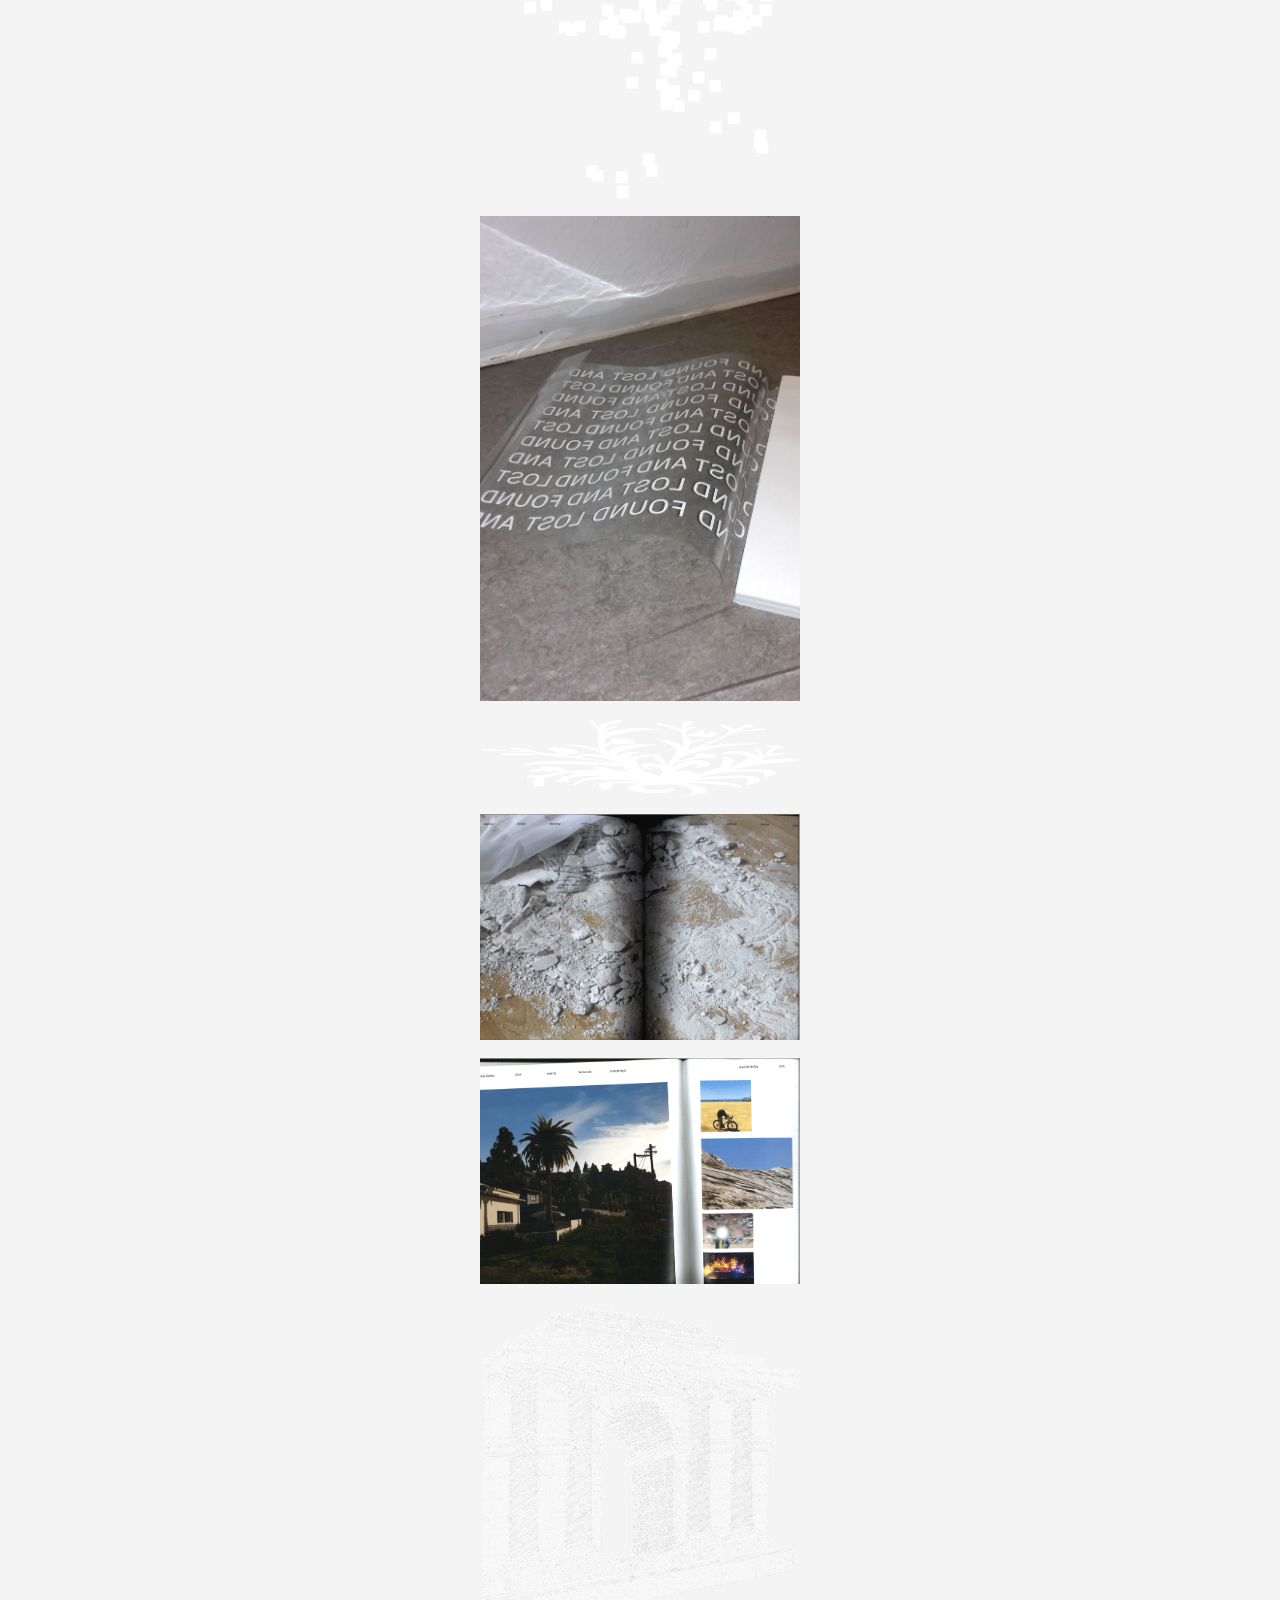
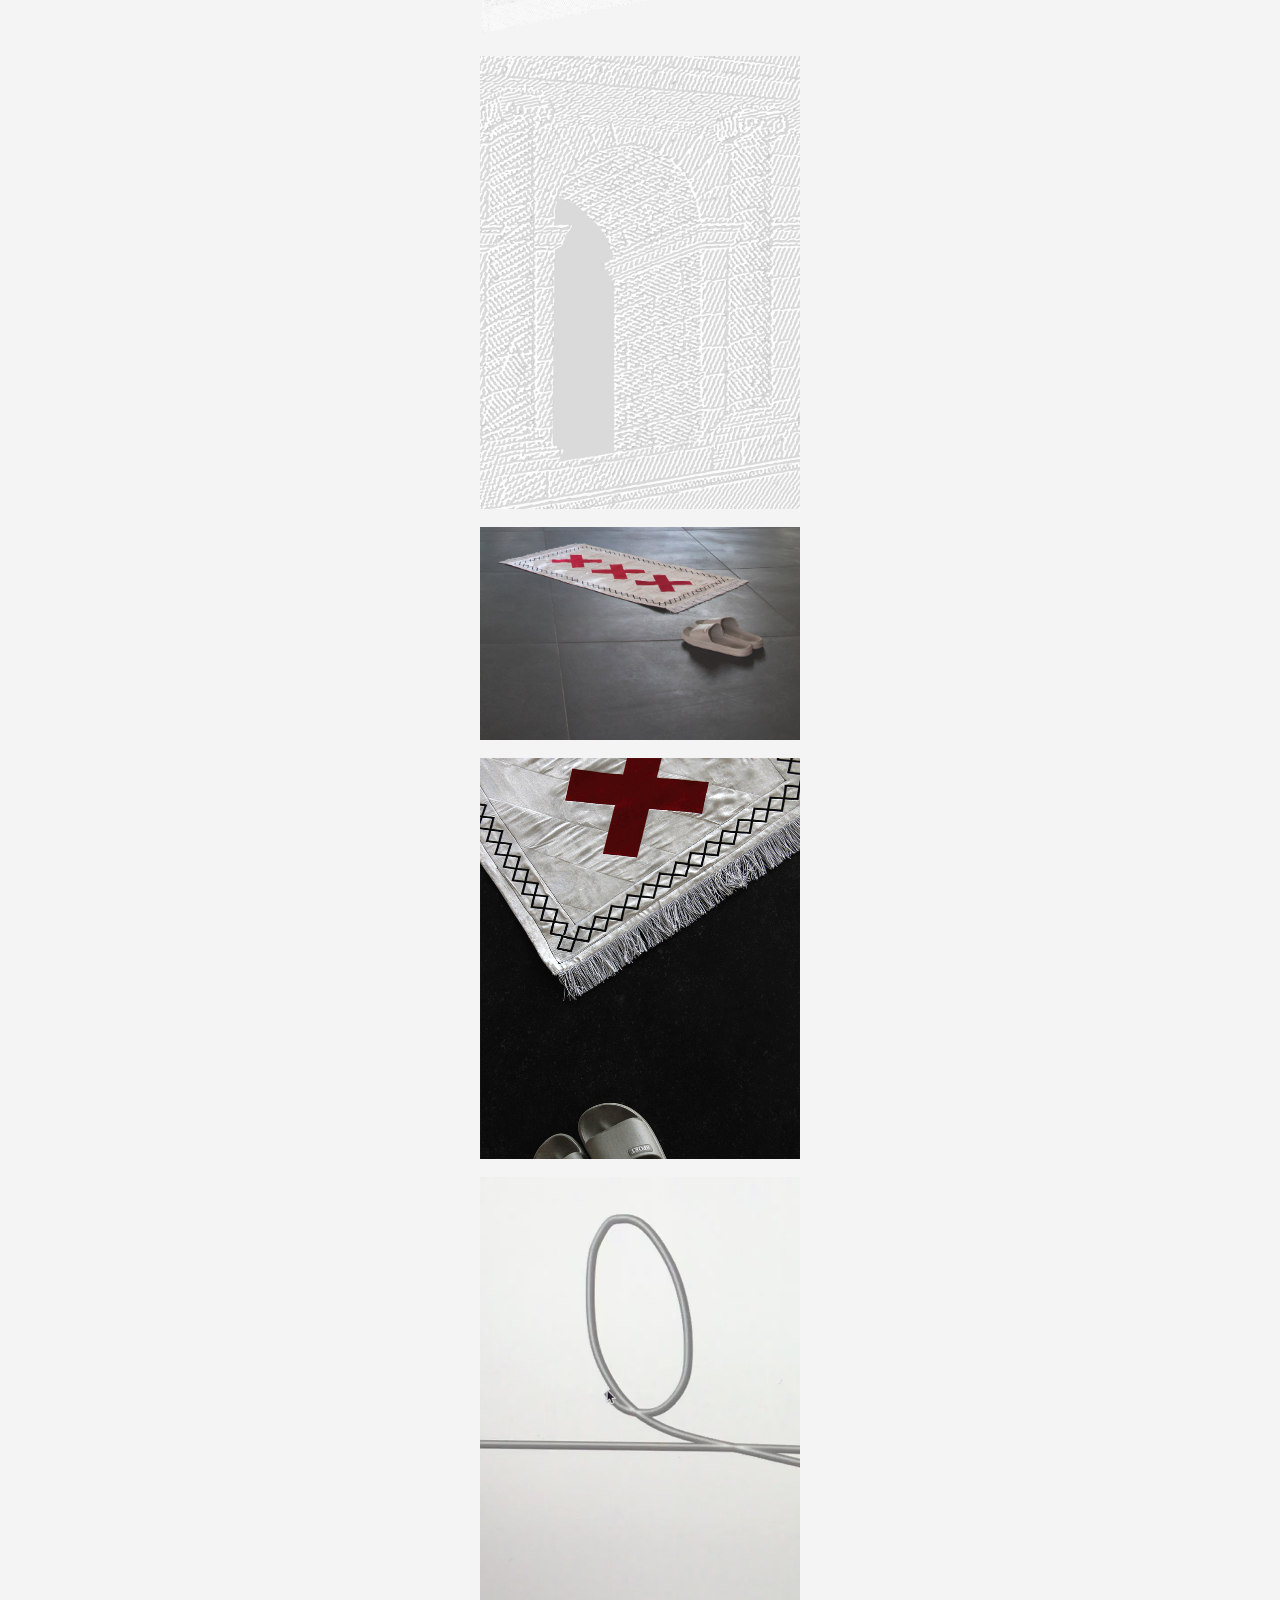
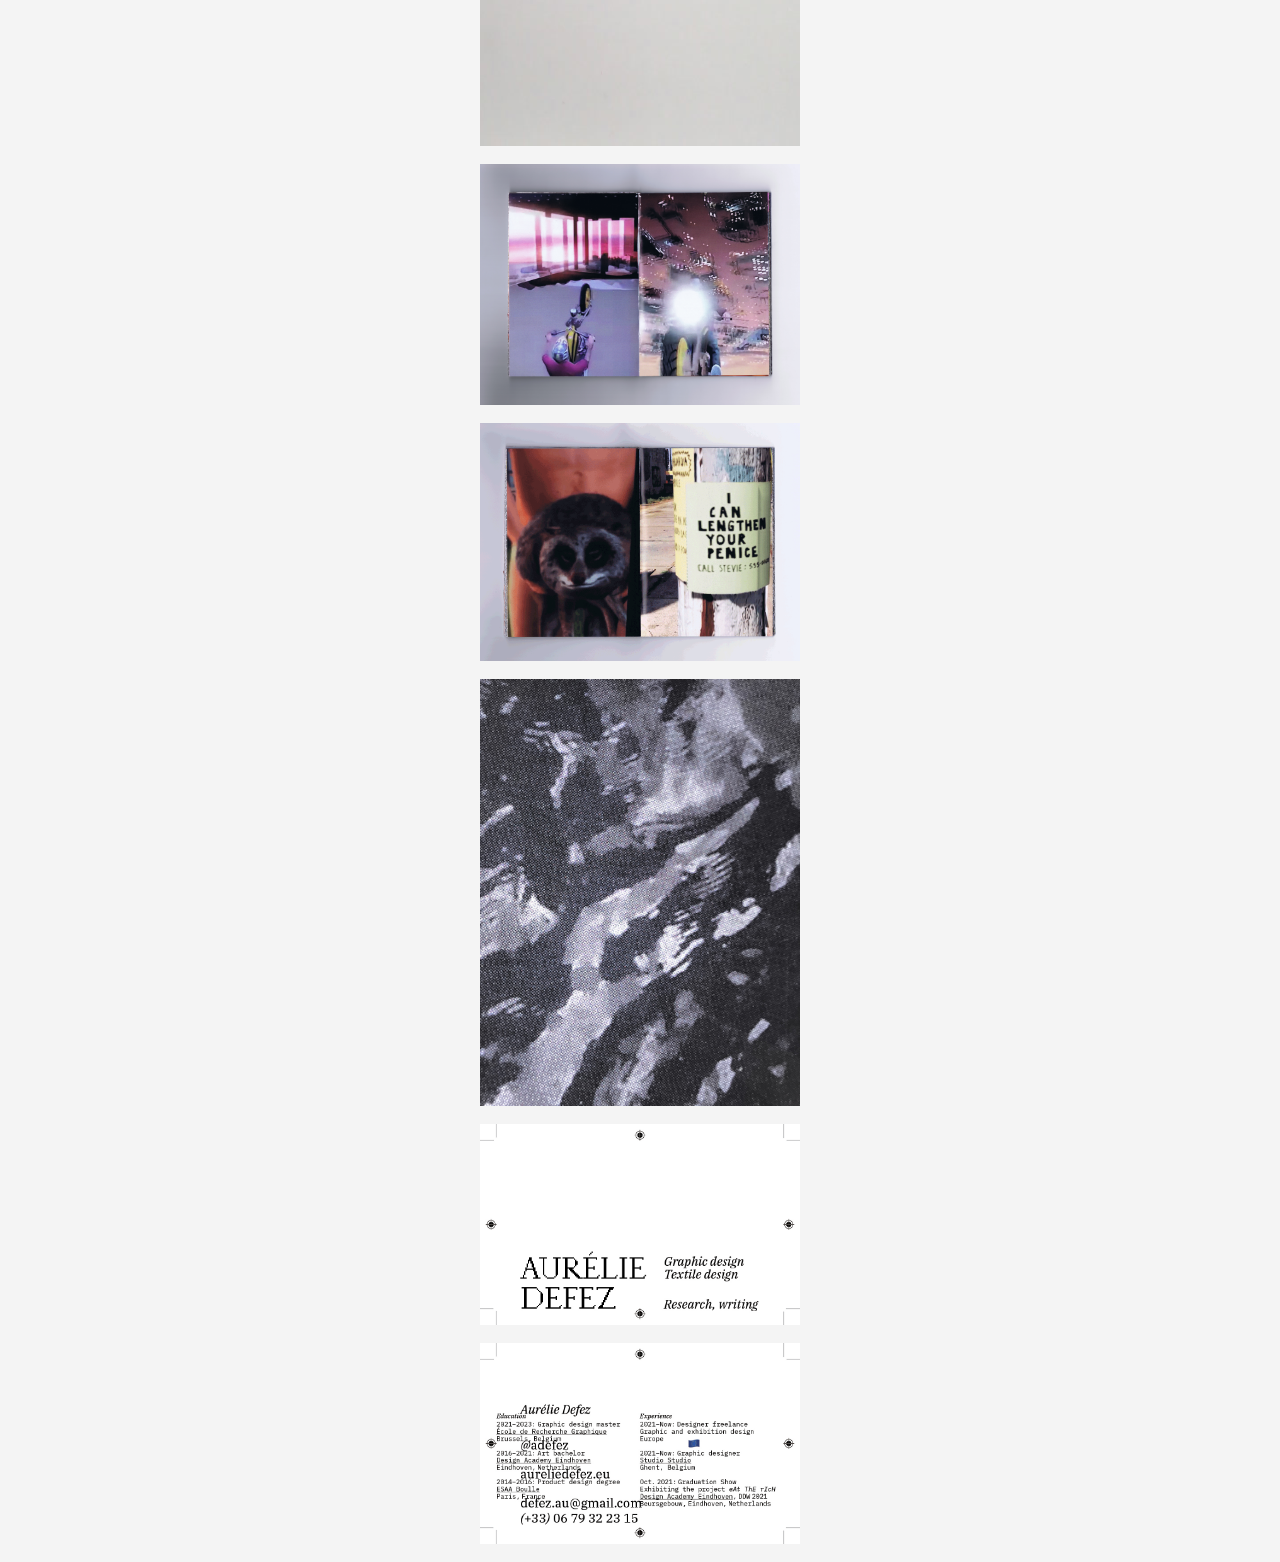
==== commit 4b7655e8: "Update index.html" ====
--- a/index.html
+++ b/index.html
@@ -39,7 +39,7 @@
     </main>
     <div class="col-img">
       <img src="img/AurelieDefez-eAtThErIcH-compo01.jpg">
-      <img src="AurelieDefez-DesignStruggleOuinOuin-Thesis-Cover.jpg"/>
+      <img src="img/AurelieDefez-DesignStruggleOuinOuin-Thesis-Cover.jpg"/>
       <img src="img/bookcover-eattherich.jpg">
       <img src="img/AurelieDefez-eAtThErIcH-detail02.jpg">
       <img src="img/4-AurelieDefez_eAtThErIcH_TracksuitDetail-2021.jpg">
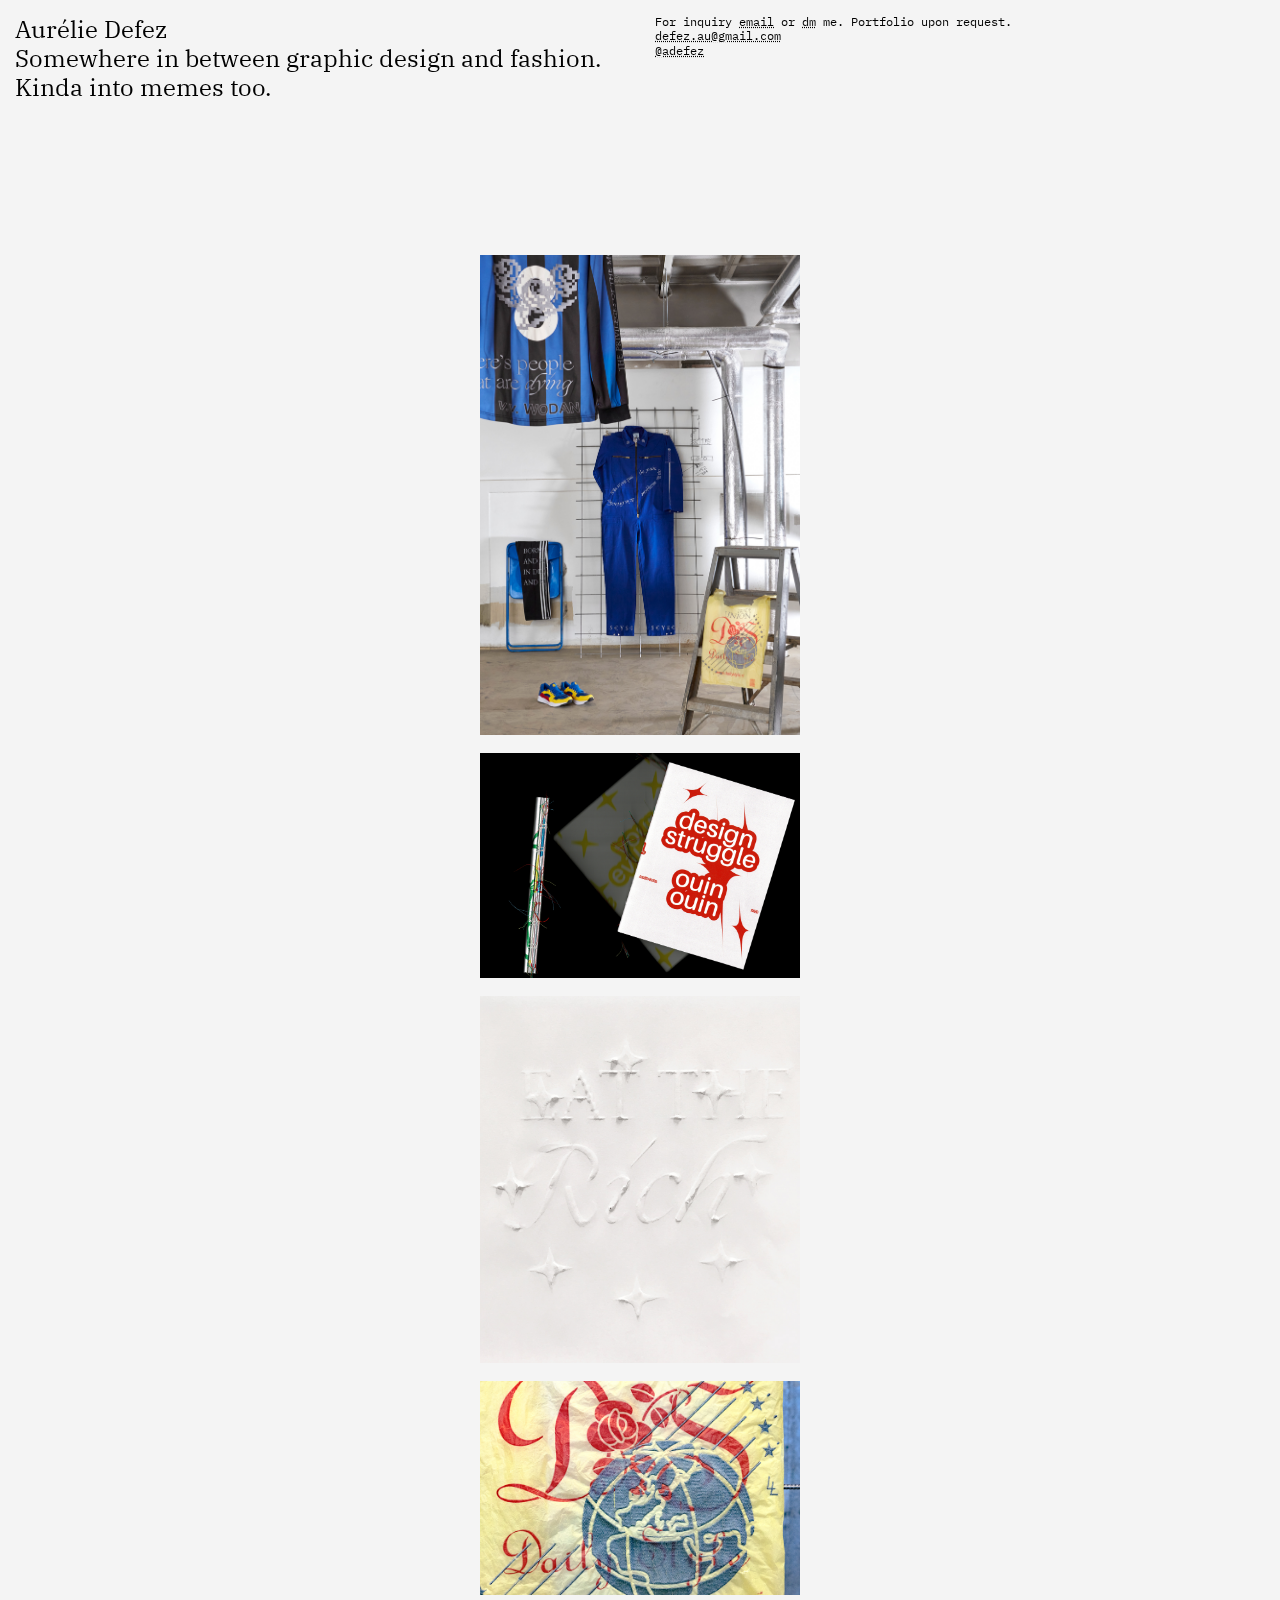
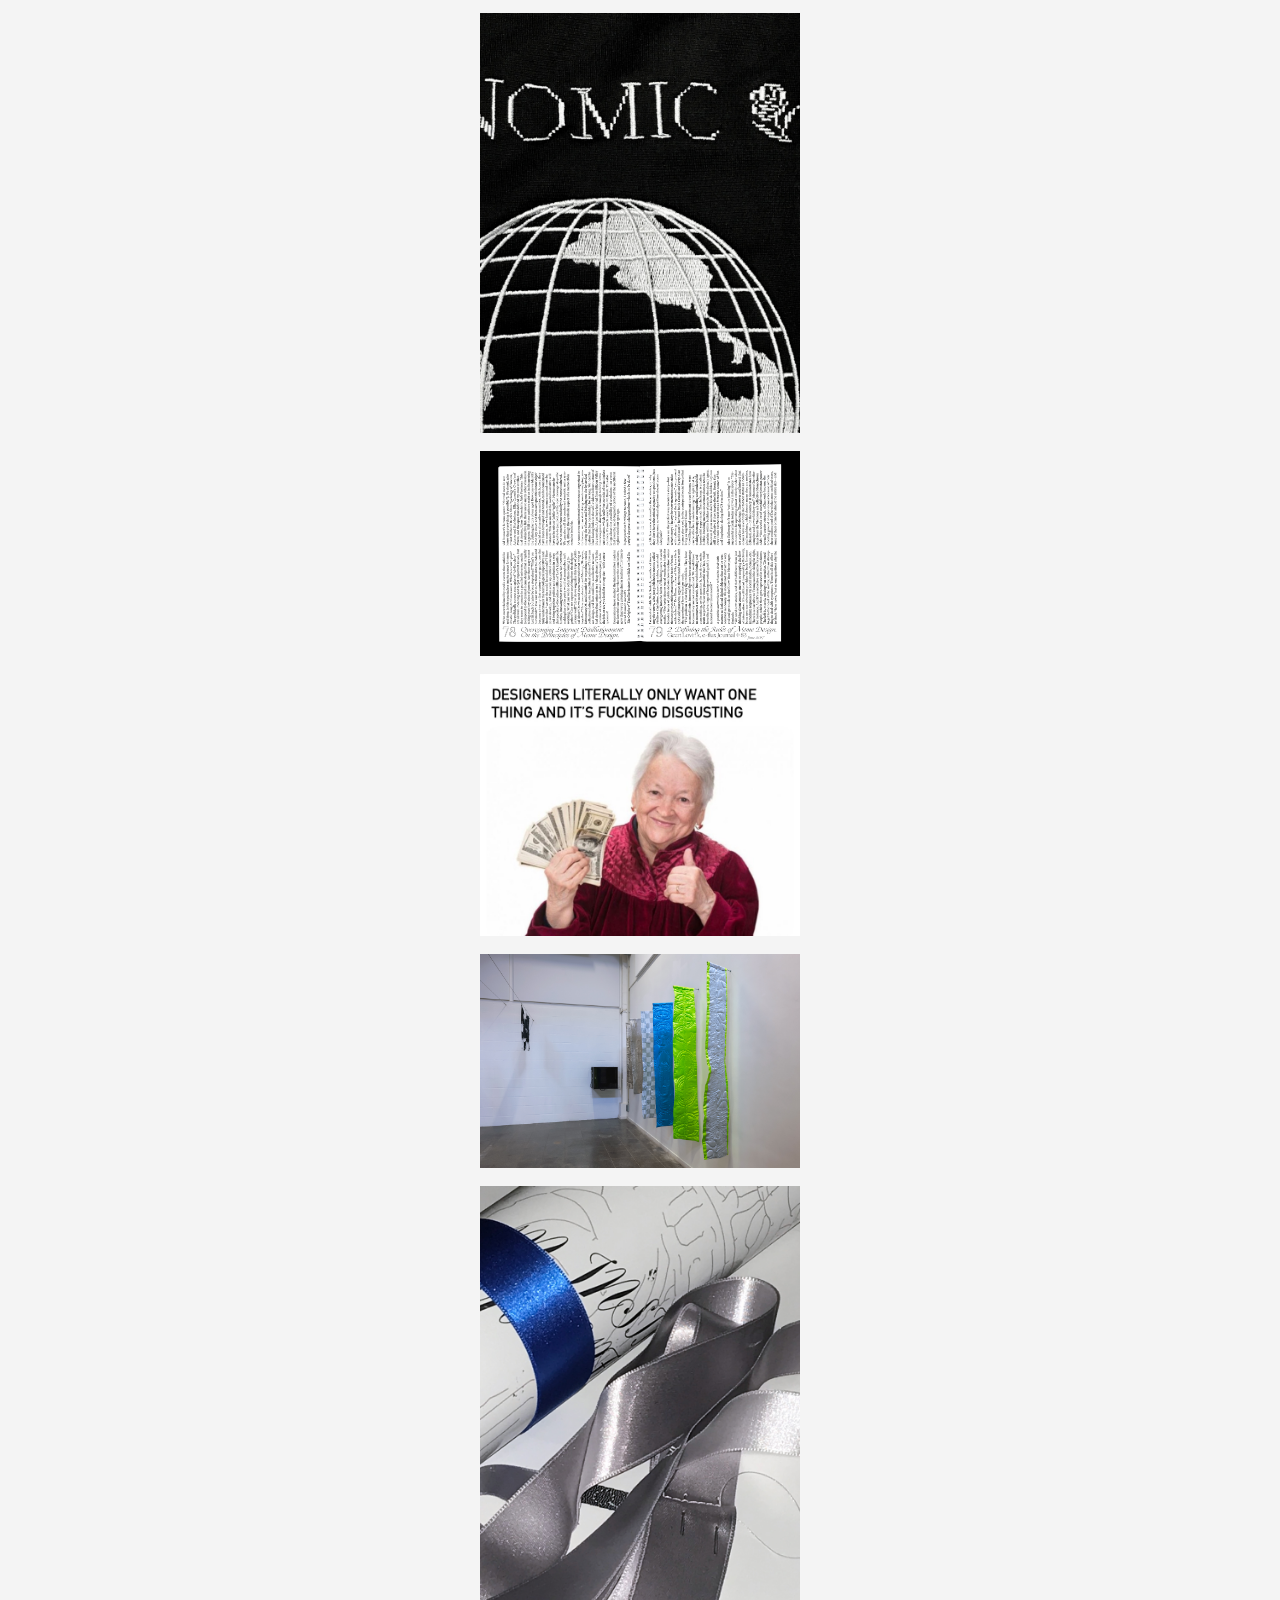
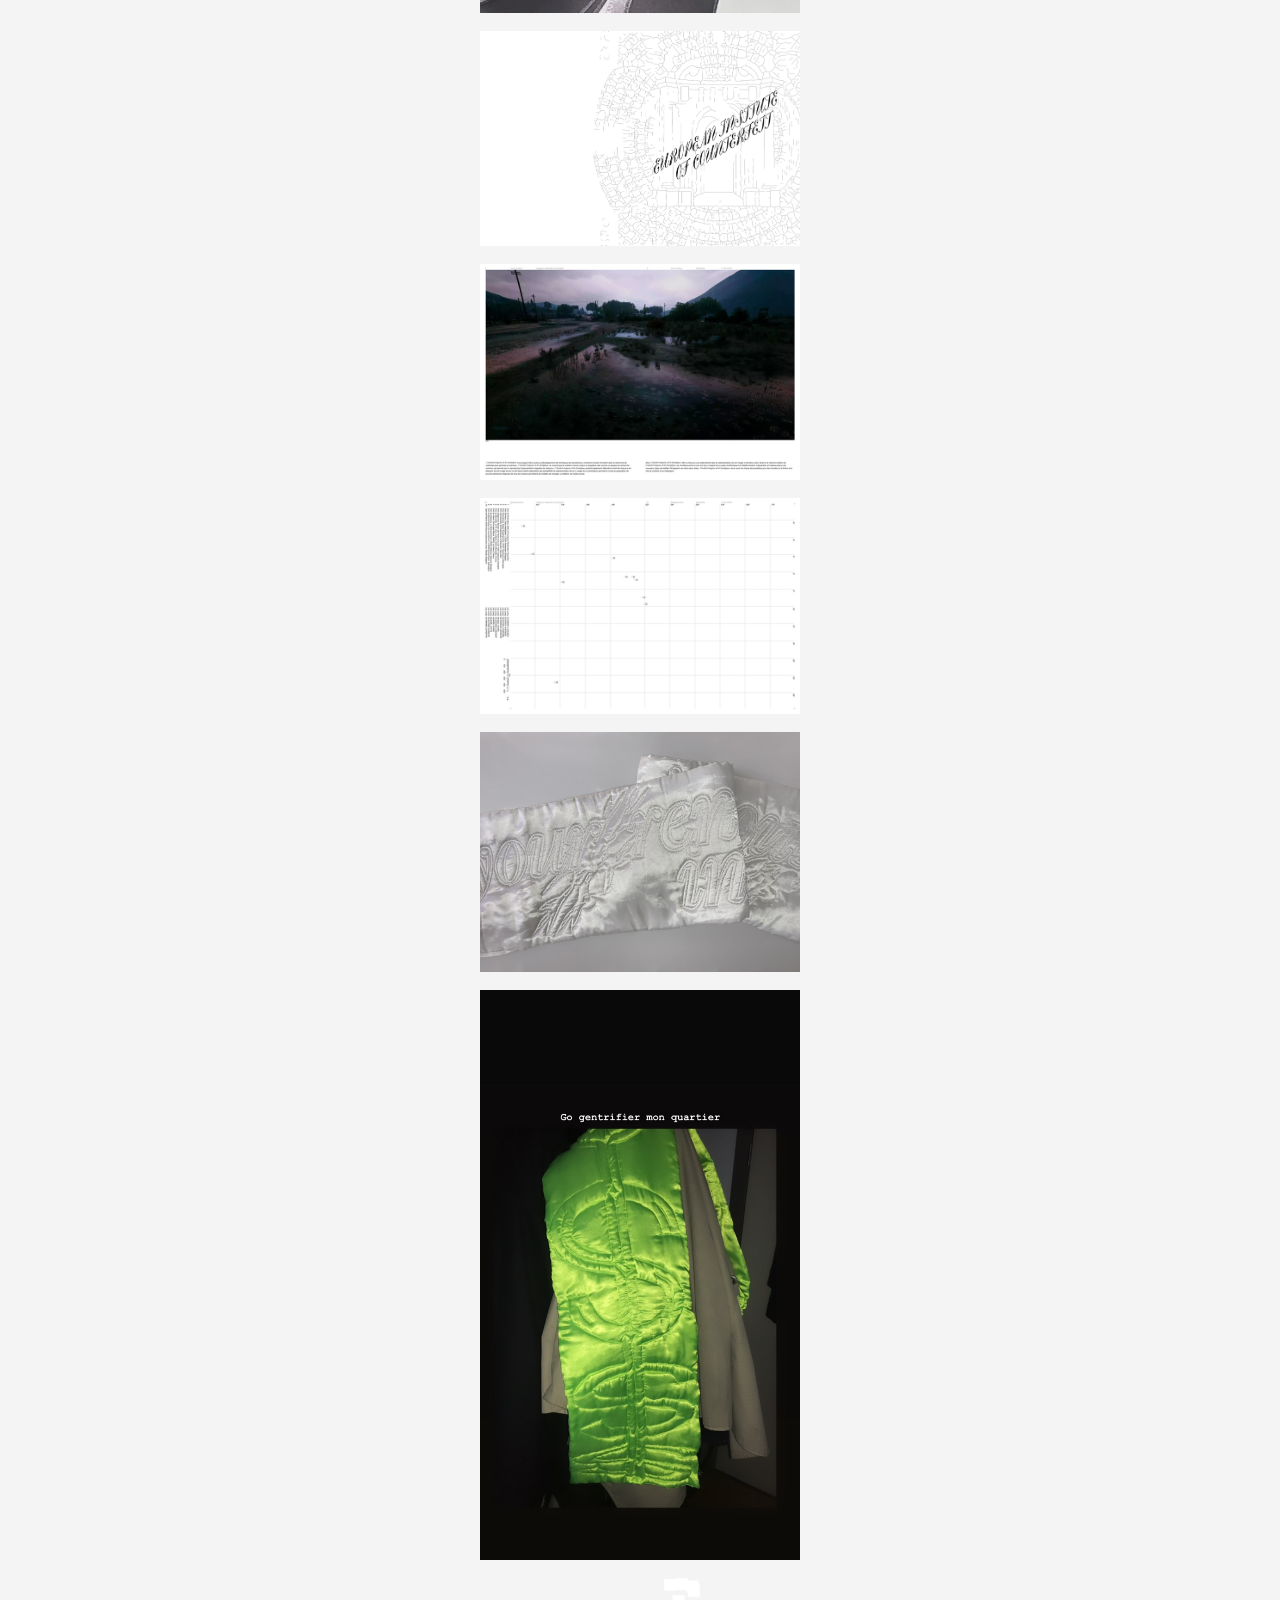
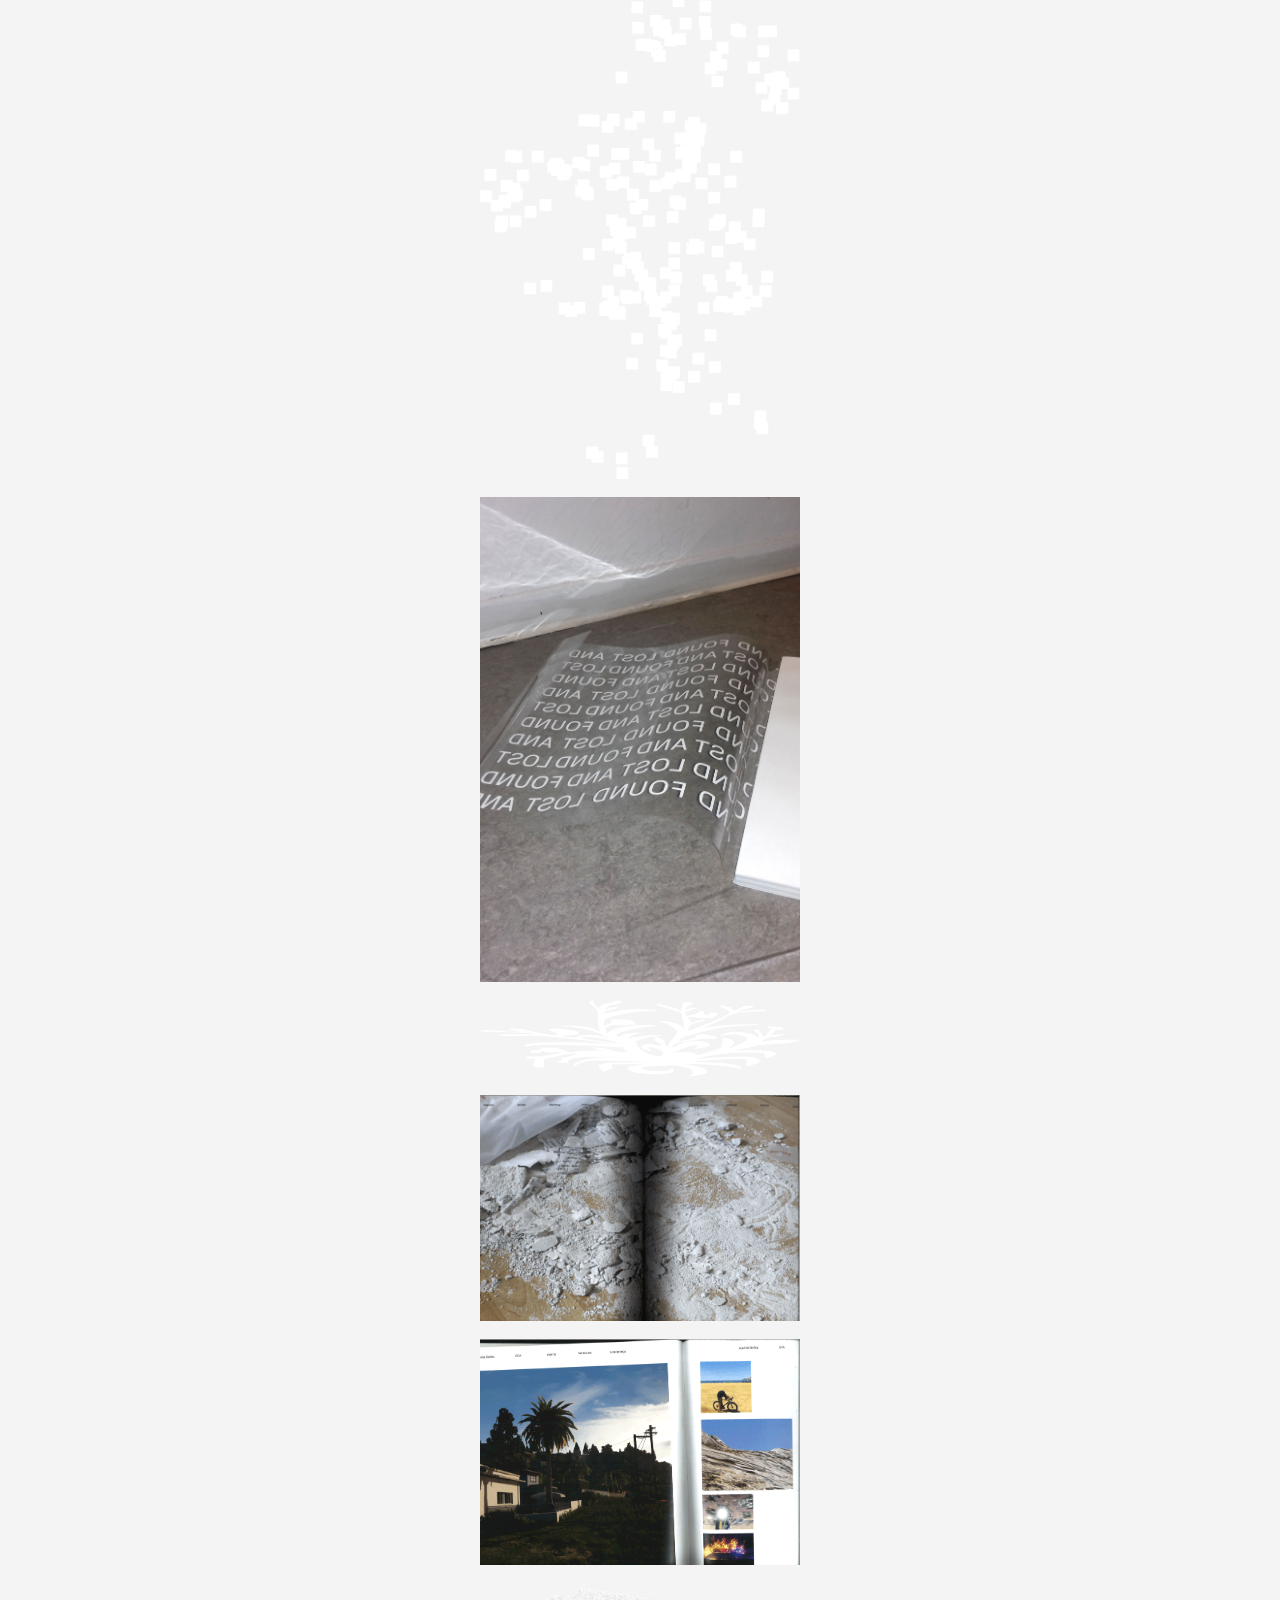
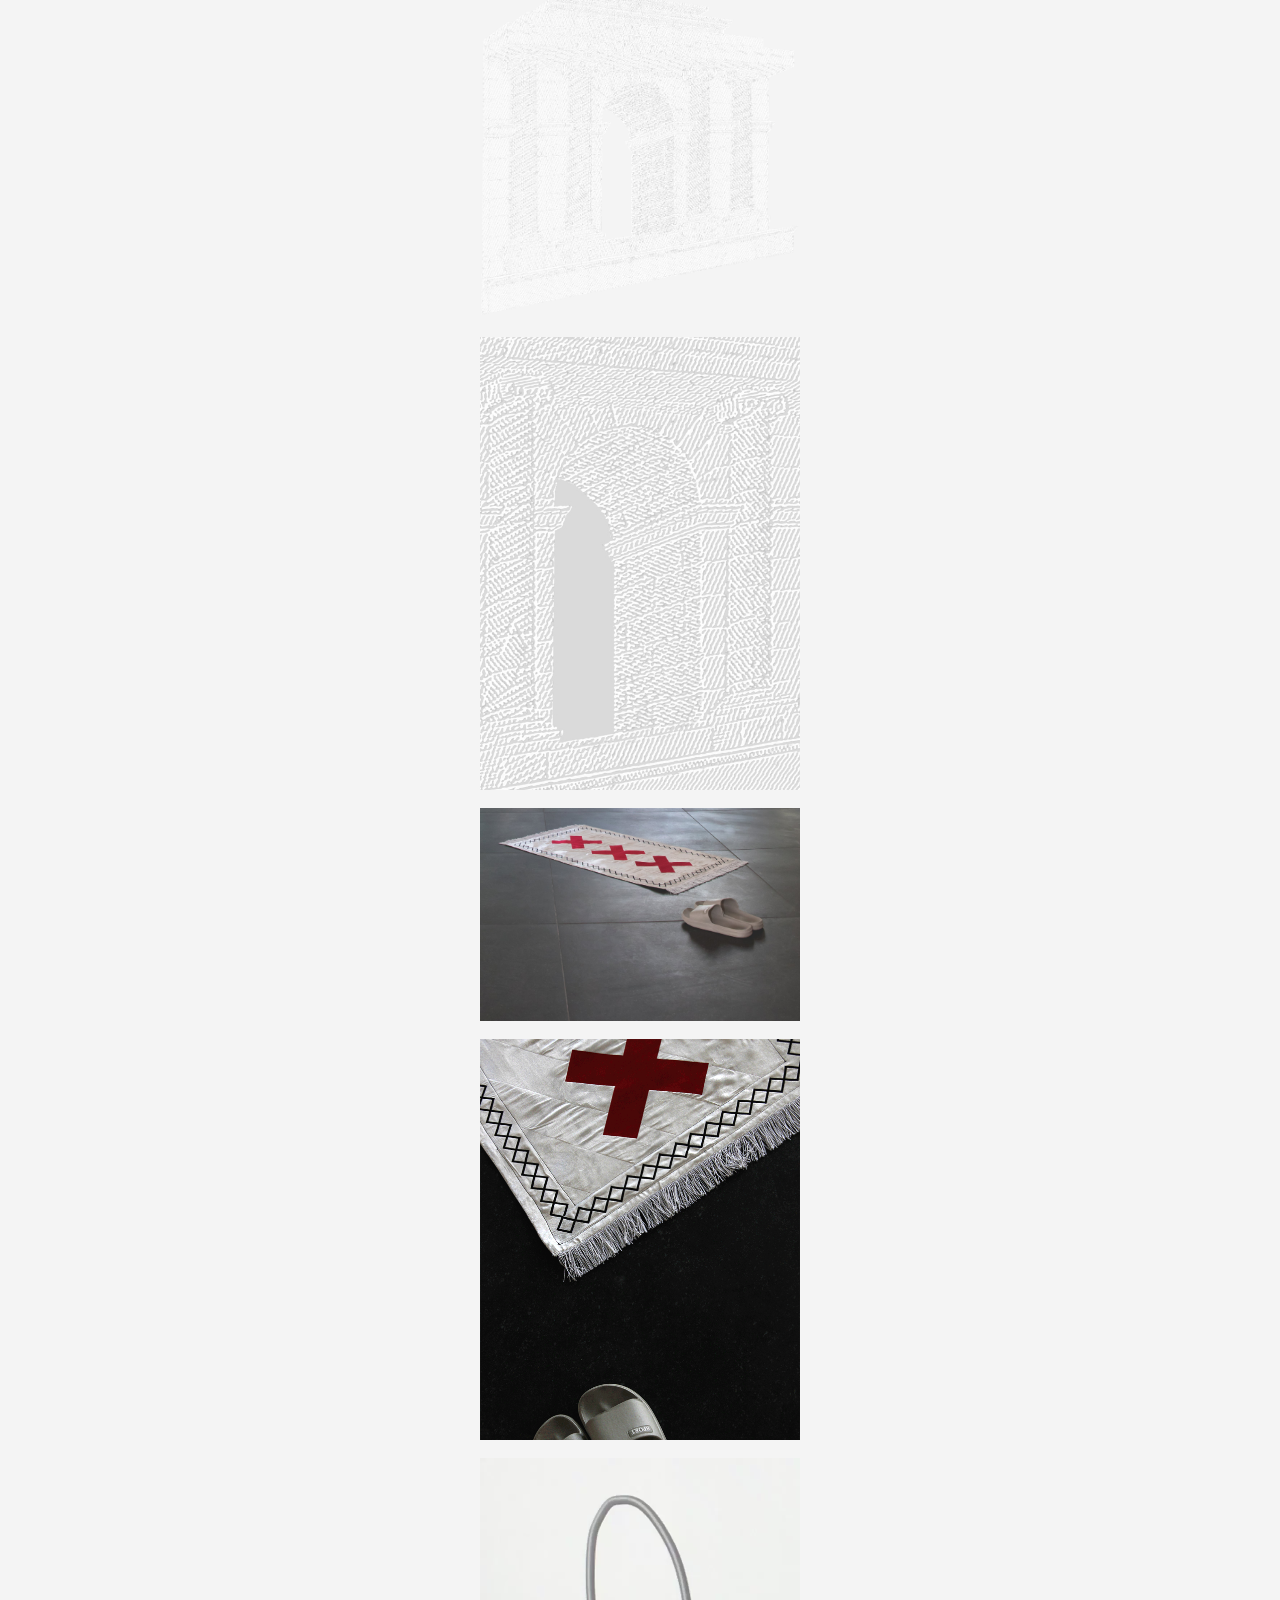
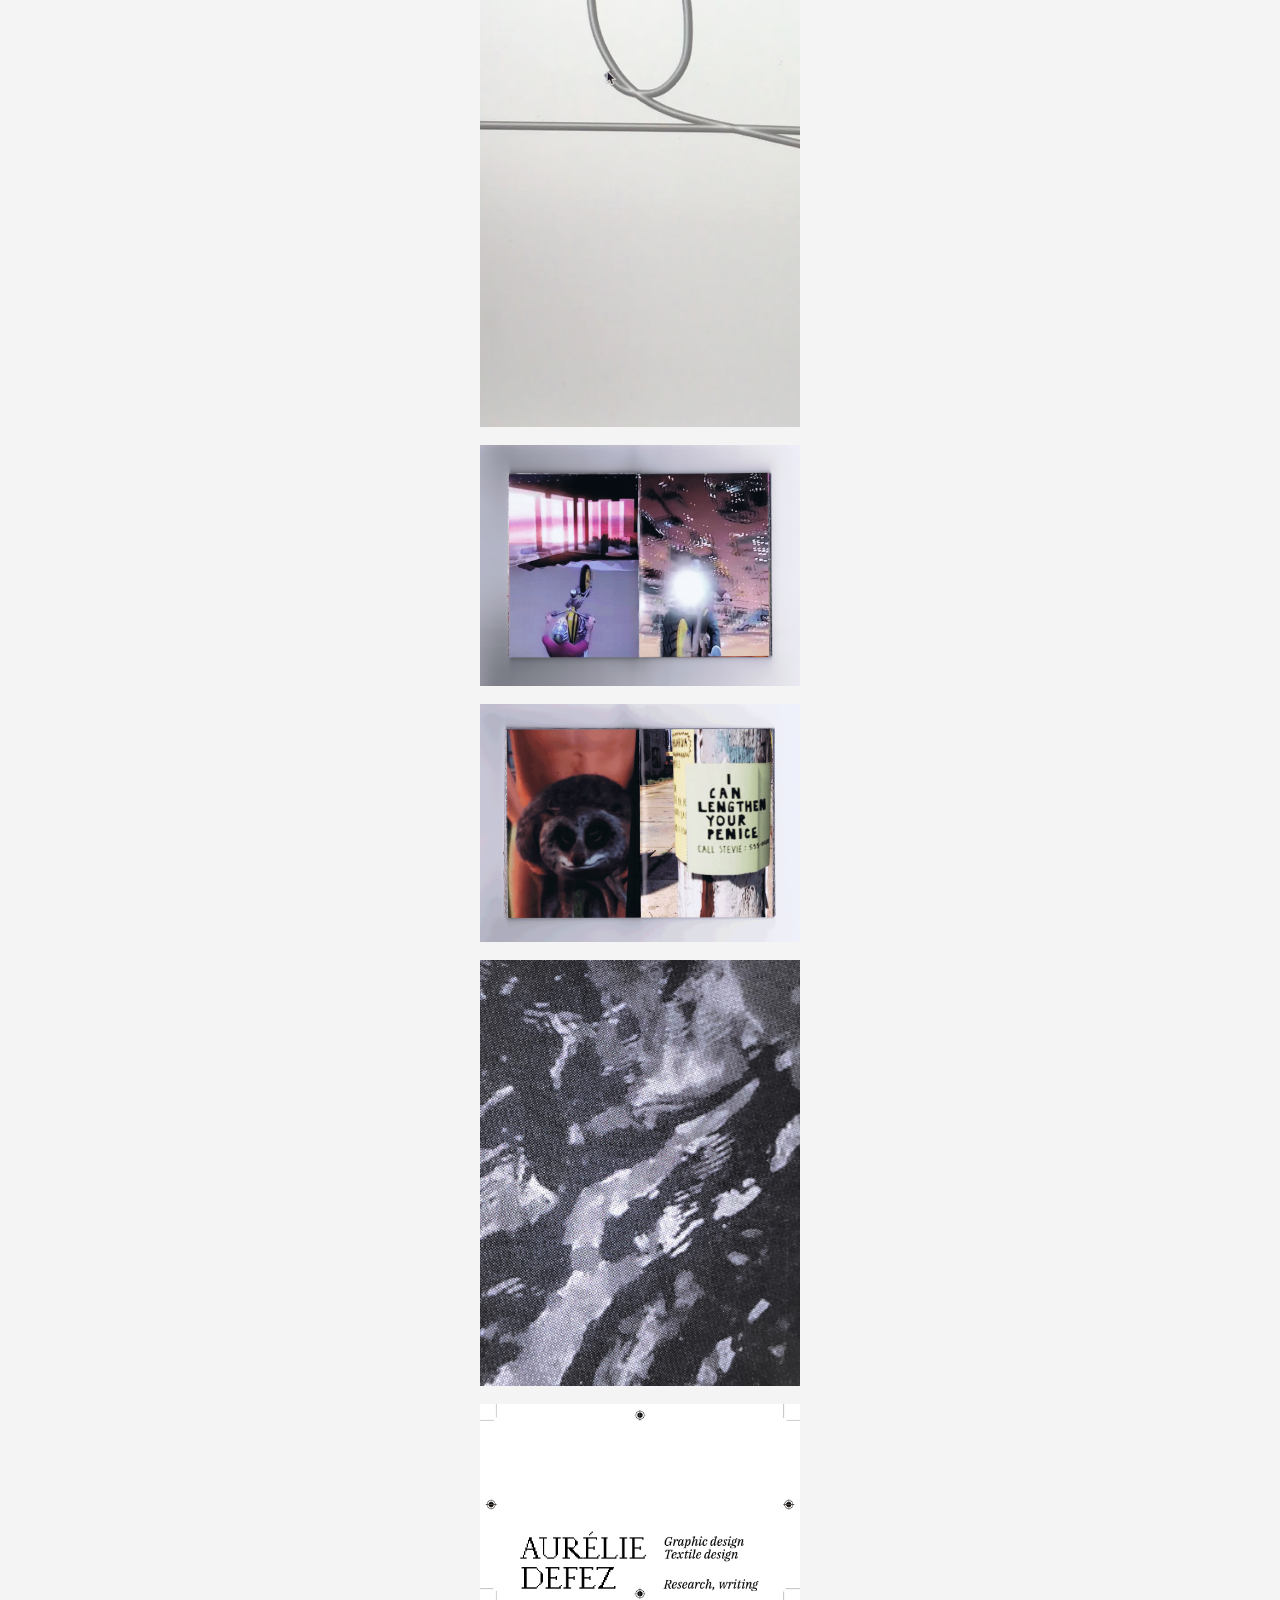
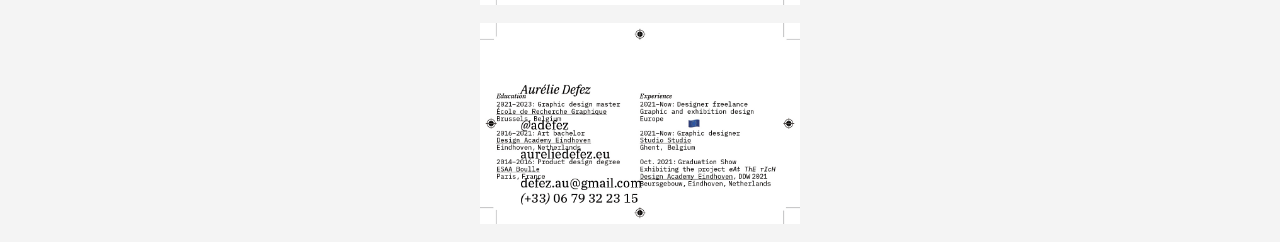
==== commit 49270560: "Update index.html" ====
--- a/index.html
+++ b/index.html
@@ -44,6 +44,7 @@
       <img src="img/AurelieDefez-eAtThErIcH-detail02.jpg">
       <img src="img/4-AurelieDefez_eAtThErIcH_TracksuitDetail-2021.jpg">
       <img src="img/spread-eattherich.jpg">
+      <img src="img/designers-meme.jpg"/>
       <img src="img/AurelieDefez-ERG-Jury-2023-1.jpg">
       <img src="img/InstituteOfCounterfeit.jpg">
       <img src="img/InstituteOfCounterfeit-cover.jpg">
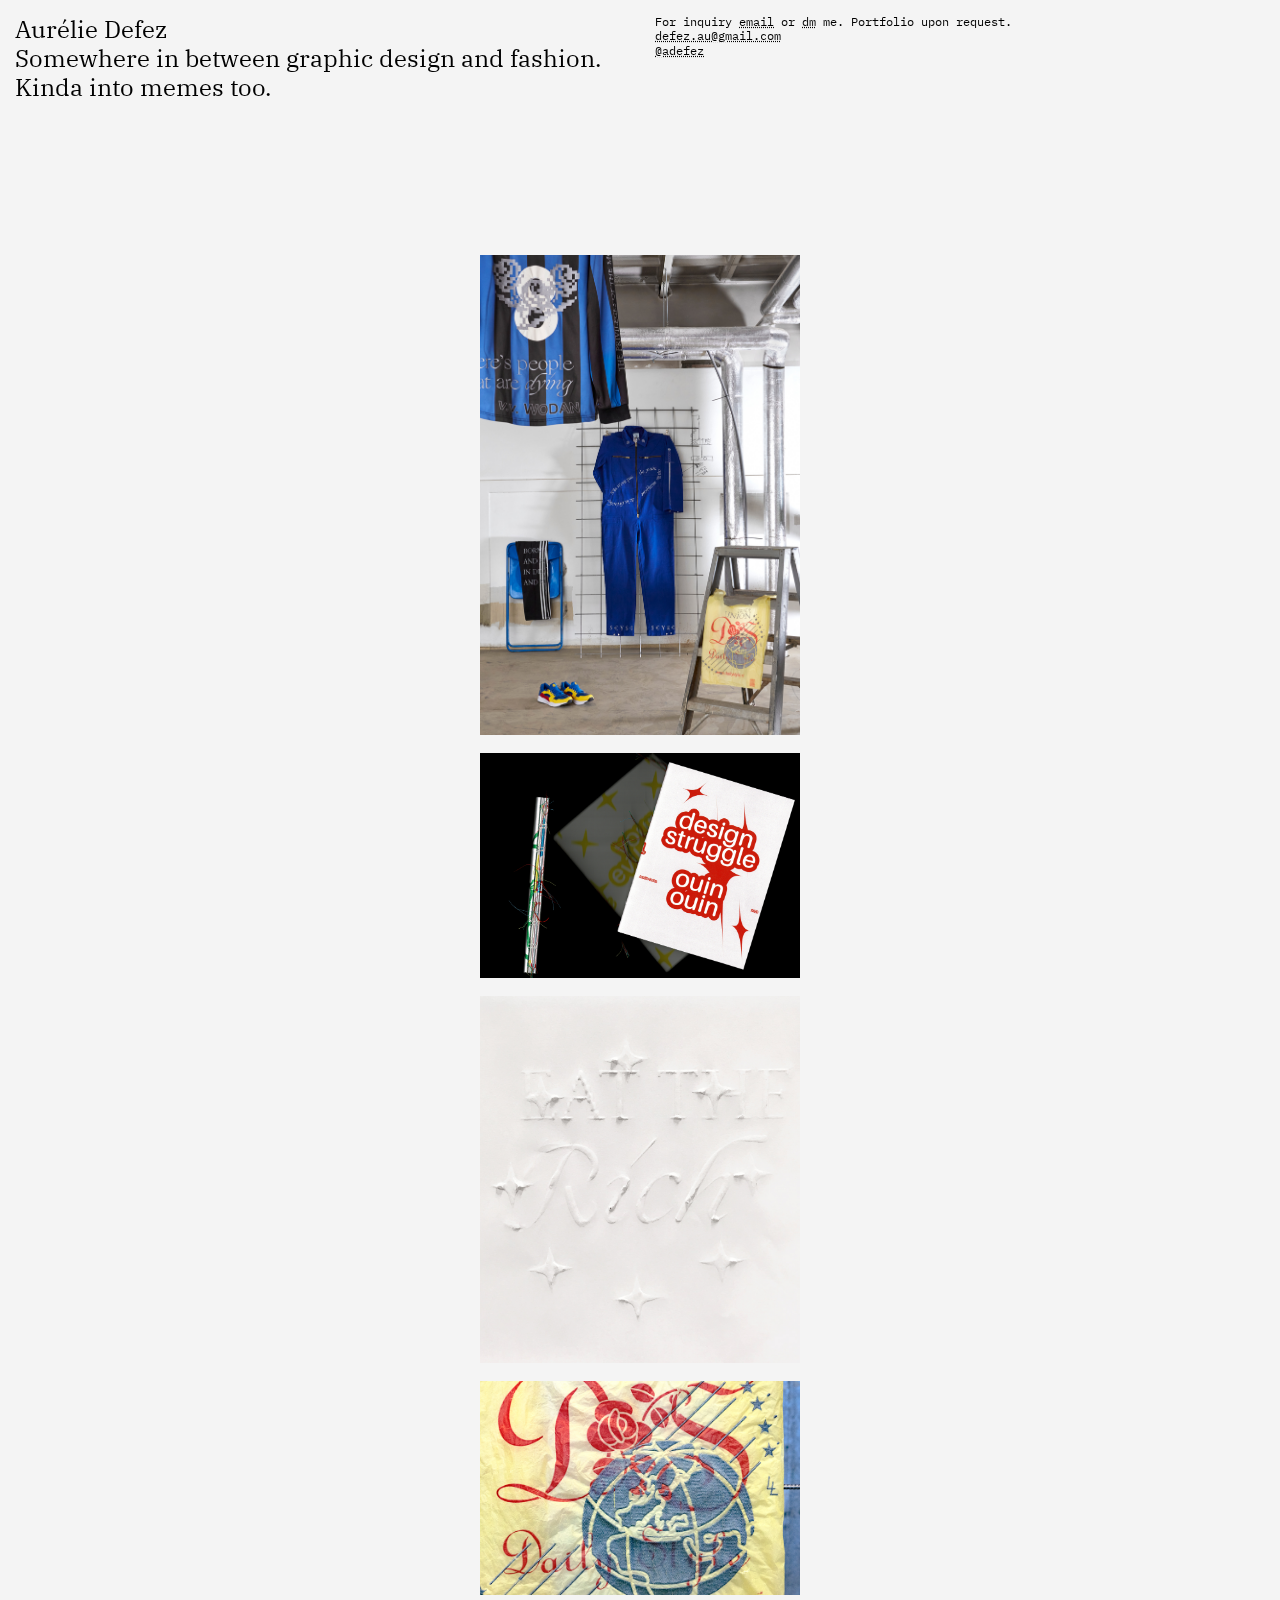
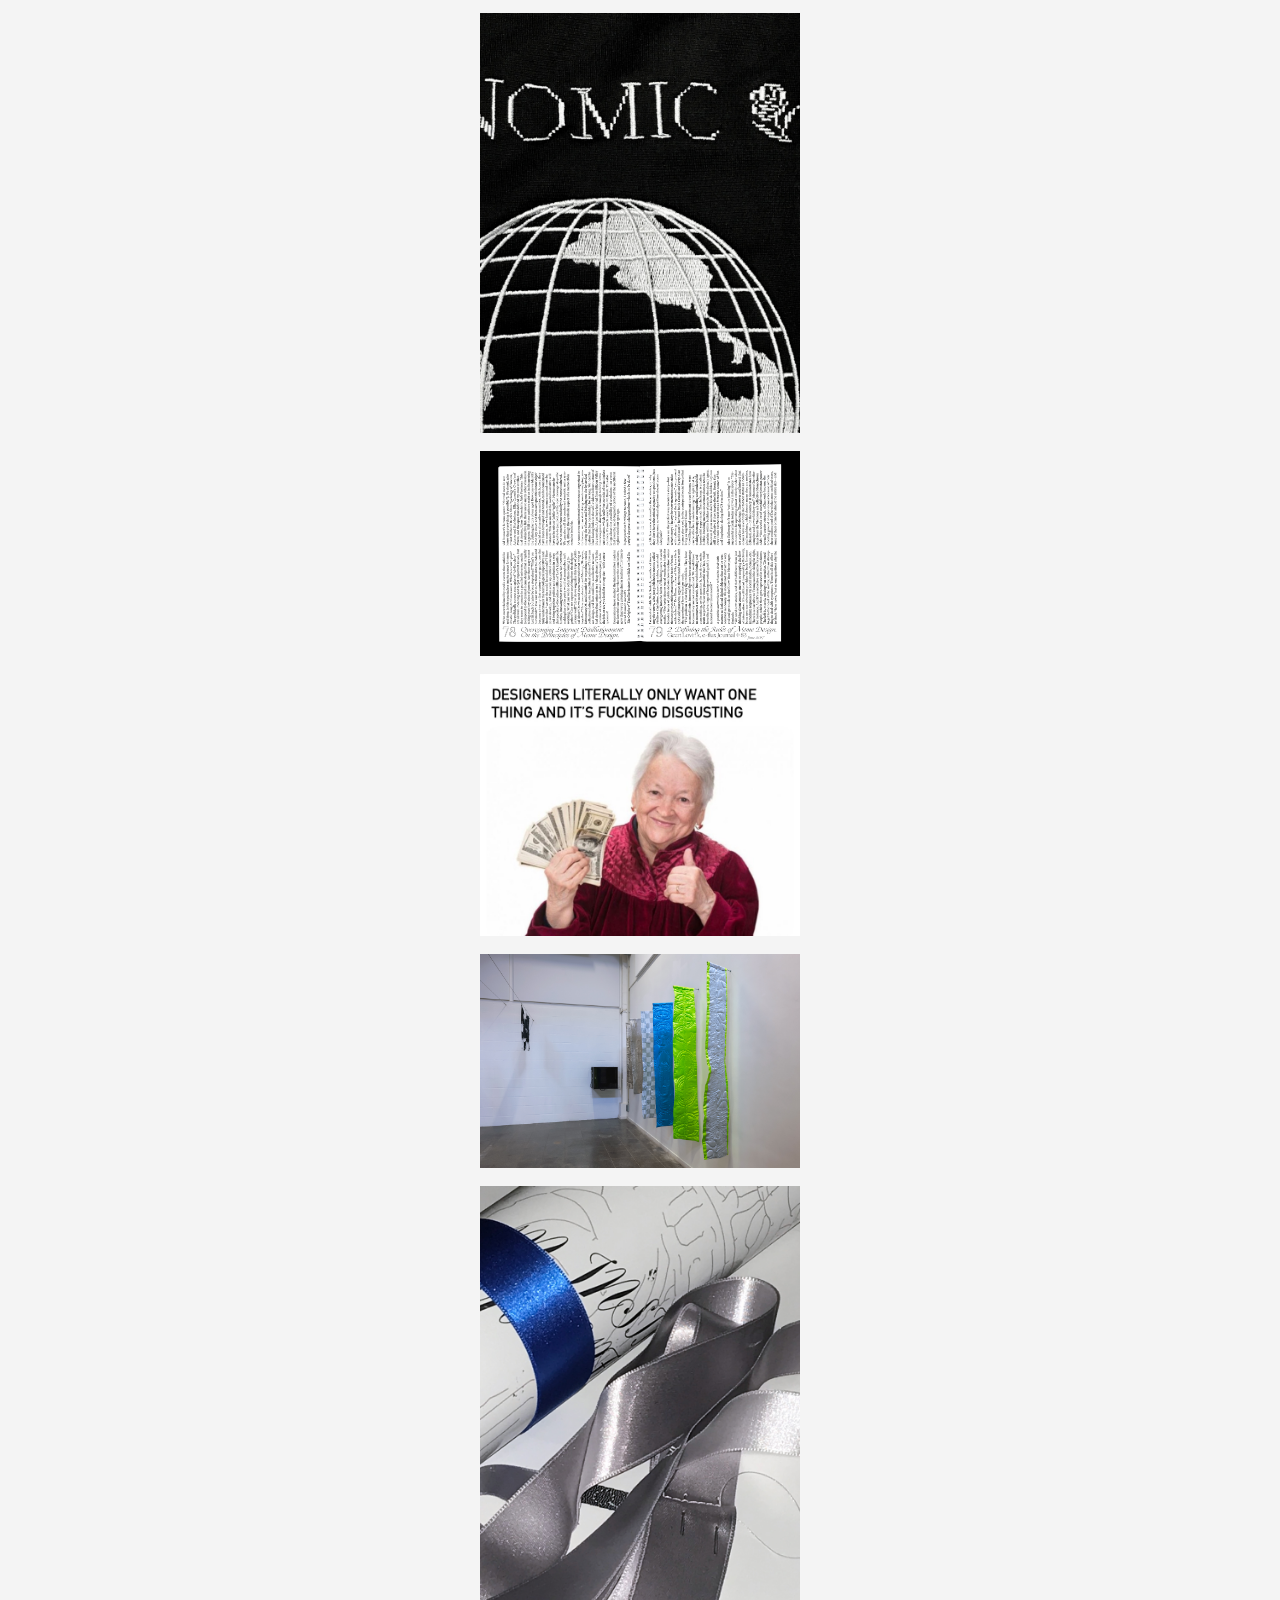
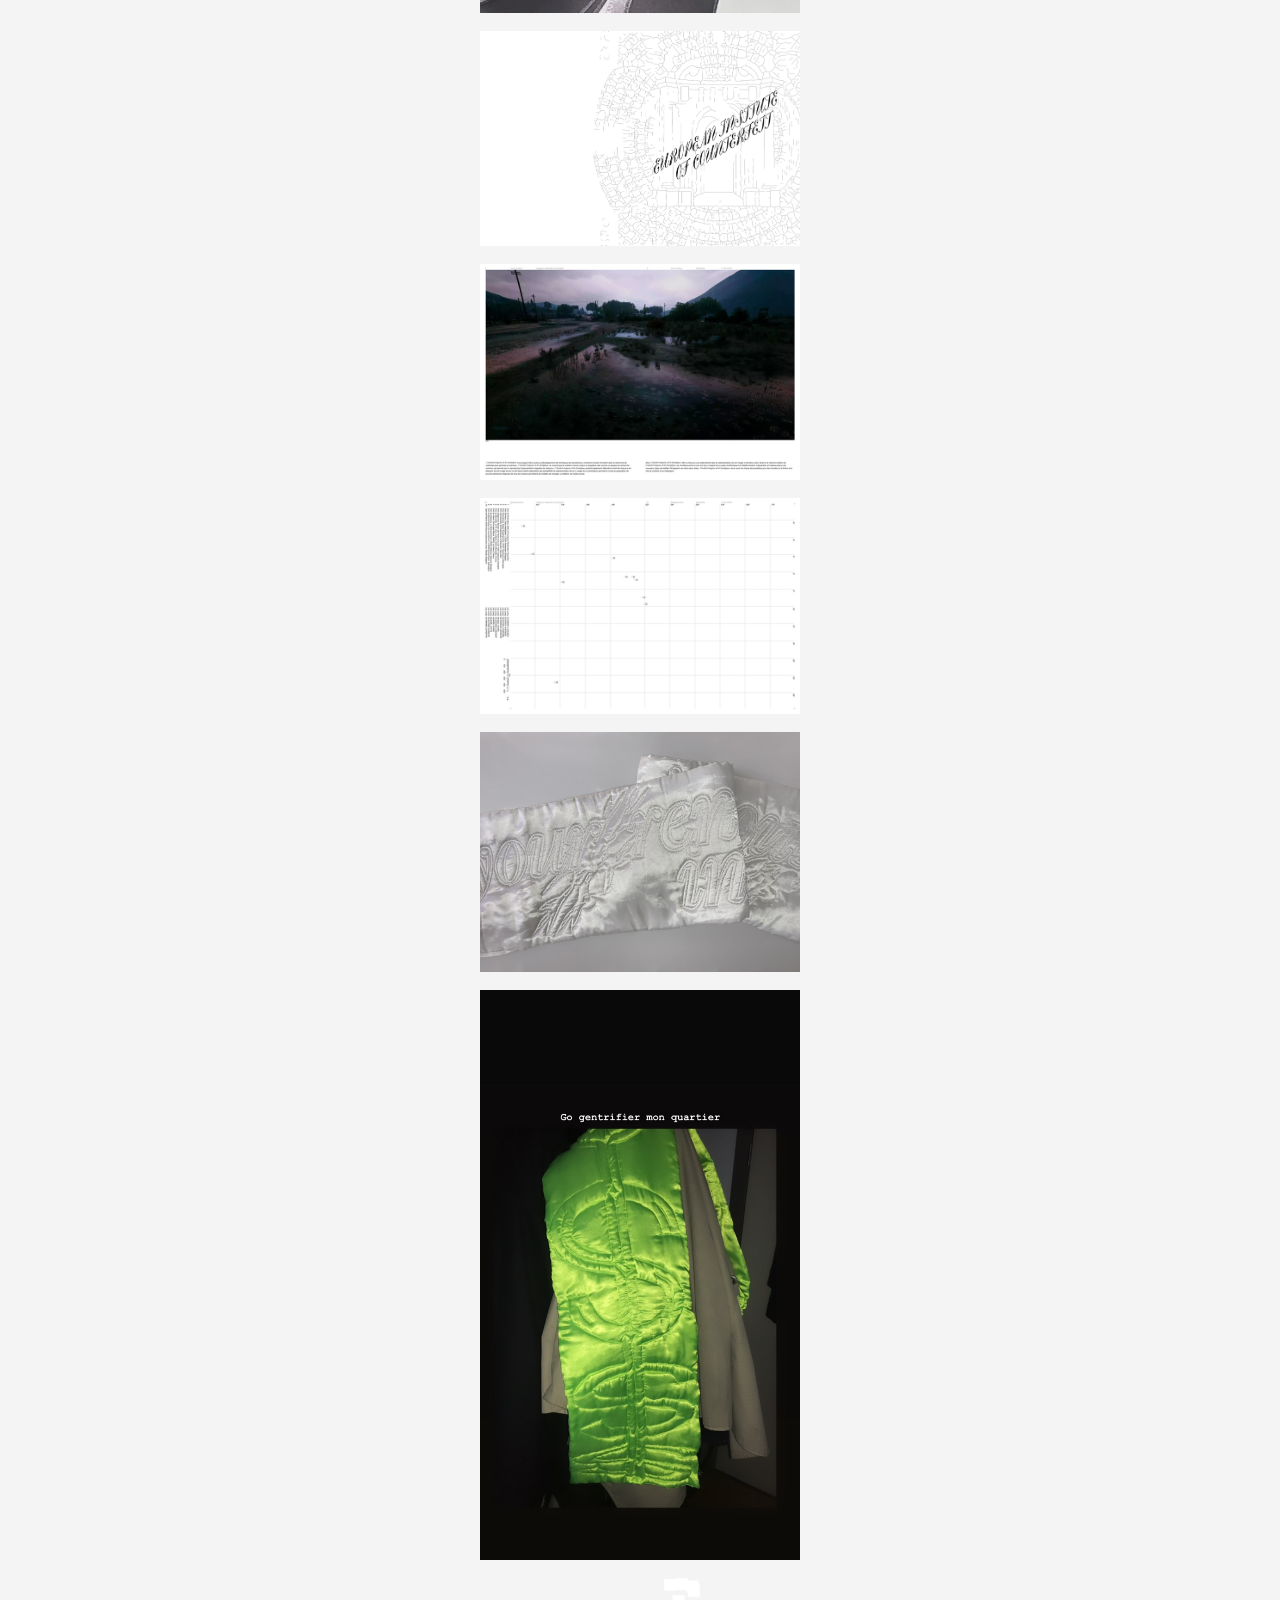
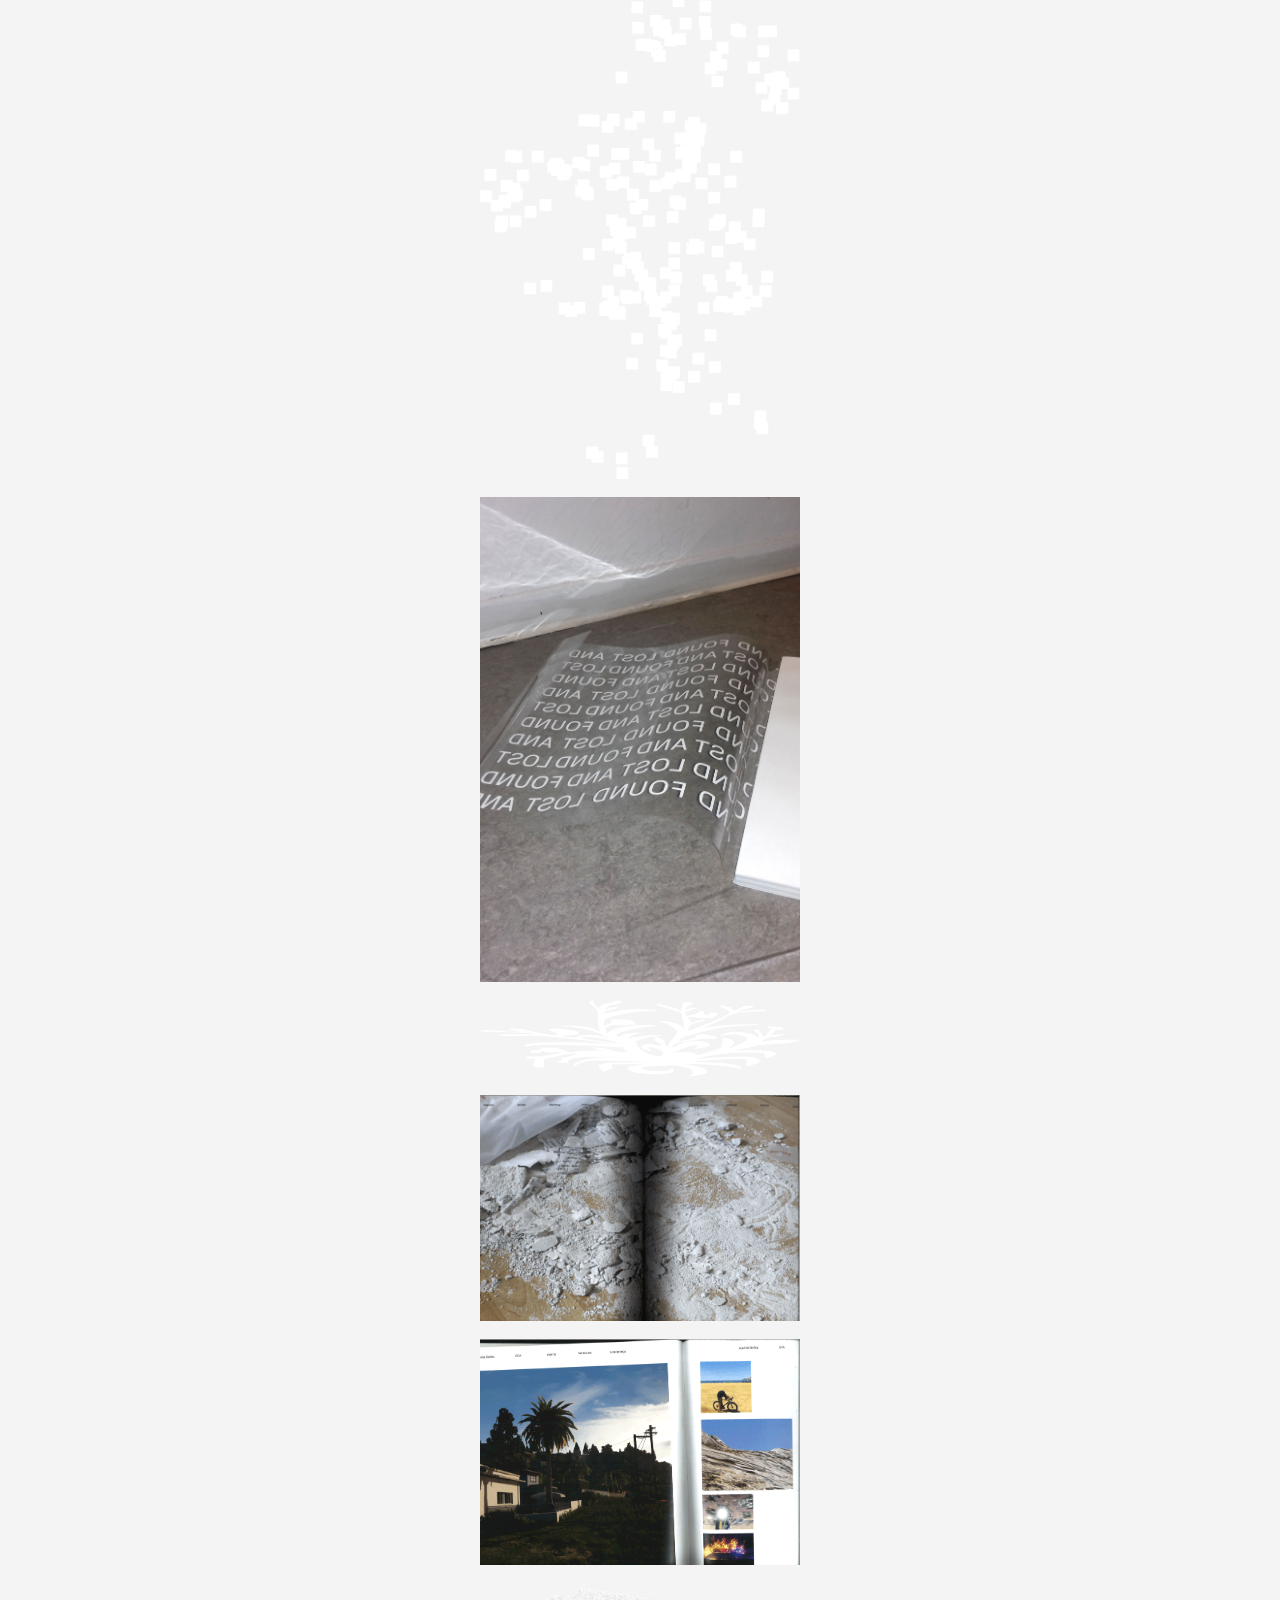
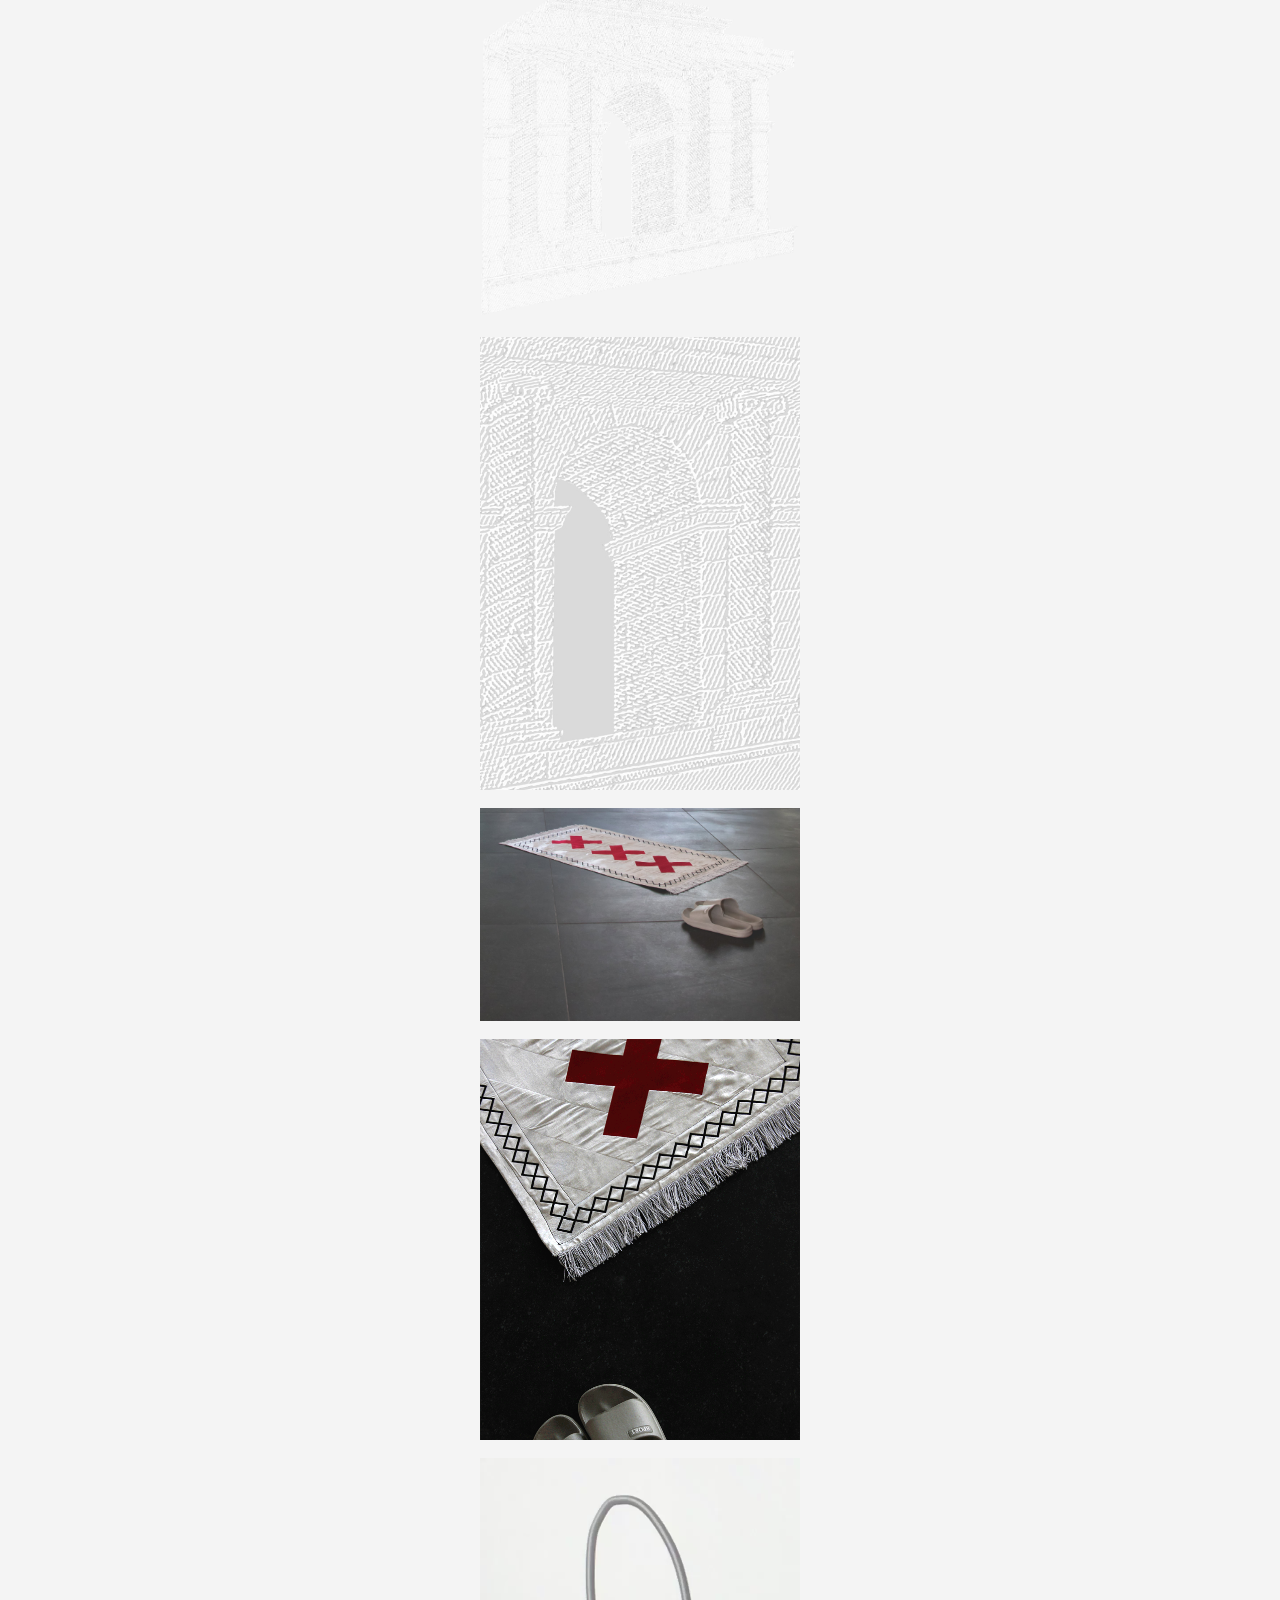
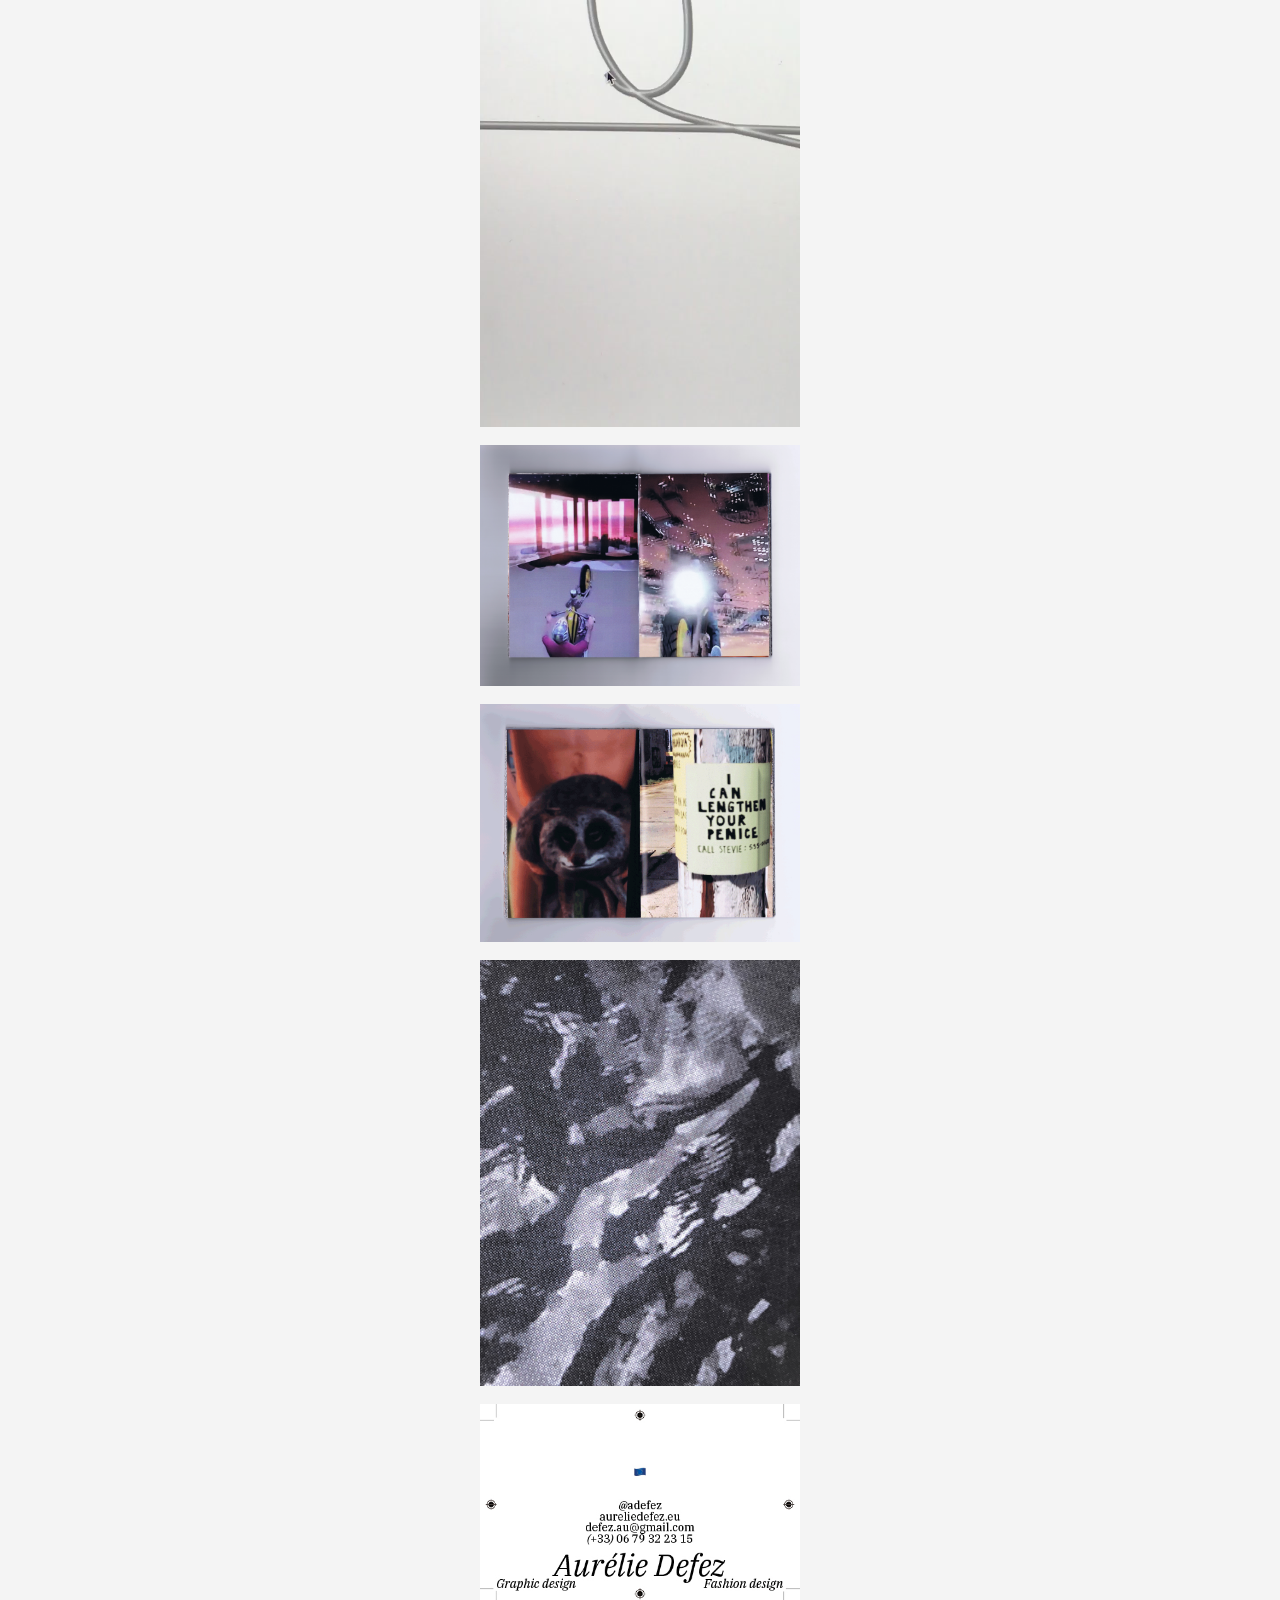
==== commit 0d711589: "Update index.html" ====
--- a/index.html
+++ b/index.html
@@ -67,8 +67,7 @@
       <img src="img/GTA-1.jpg">
       <img src="img/GTA05.png">
       <img src="img/picture-gta.jpg">
-      <img src="img/AurelieDefez-BusinessCard-02.jpg">
-      <img src="img/AurelieDefez-BusinessCard-022.jpg">
+      <img src="img/AurelieDefez-BusinessCard-2024-01.jpg">
     </div>
   </body>
 </html>
